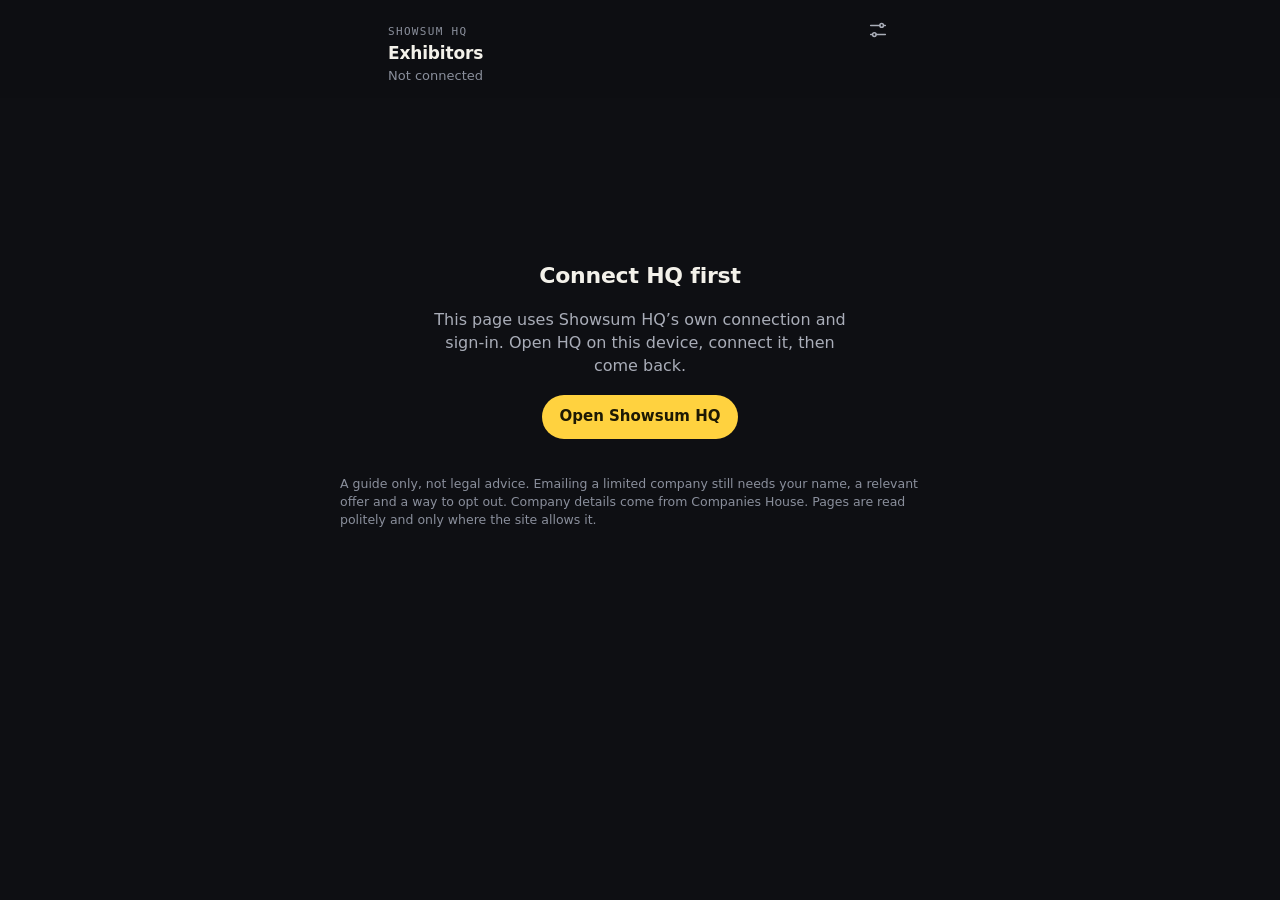
==== exhibitors/index.html @ bb9821a6 "Release 7: Exhibitors, Go, live autopilot" ====
<!doctype html>
<html lang="en-GB" data-theme="hq">
<head>
<meta charset="utf-8">
<meta name="viewport" content="width=device-width, initial-scale=1, viewport-fit=cover">
<meta http-equiv="Content-Security-Policy" content="default-src 'self'; script-src 'self' https://accounts.google.com/gsi/client; style-src 'self' 'unsafe-inline' https://fonts.googleapis.com https://accounts.google.com/gsi/style; font-src https://fonts.gstatic.com; img-src 'self' data: https://*.googleusercontent.com; connect-src 'self' https://script.google.com https://script.googleusercontent.com https://accounts.google.com/gsi/; frame-src https://accounts.google.com/gsi/; object-src 'none'; base-uri 'none'; form-action 'none'">
<meta name="referrer" content="no-referrer">
<title>Exhibitors · Showsum HQ</title>
<meta name="description" content="Showsum HQ">
<meta name="robots" content="noindex, nofollow">
<meta name="theme-color" content="#0e0f13">
<link rel="manifest" href="../manifest.webmanifest">
<link rel="icon" href="../icon.svg" type="image/svg+xml">
<link rel="apple-touch-icon" href="../apple-touch-icon.png">
<meta name="apple-mobile-web-app-capable" content="yes">
<meta name="mobile-web-app-capable" content="yes">
<meta name="apple-mobile-web-app-status-bar-style" content="black-translucent">
<meta name="apple-mobile-web-app-title" content="Showsum HQ">
<link rel="preconnect" href="https://fonts.googleapis.com">
<link rel="preconnect" href="https://fonts.gstatic.com" crossorigin>
<link rel="stylesheet" href="https://fonts.googleapis.com/css2?family=Archivo:wdth,wght@62..125,400..800&amp;family=JetBrains+Mono:wght@500;600&amp;display=swap">
<style>
:root {
  --sans: "Hanken Grotesk", system-ui, -apple-system, "Segoe UI", Roboto, sans-serif;
}
:root,
:root[data-theme="harbour"] {
  --bg: #0E1426; --raise: #161D36; --raise-2: #1F2847;
  --line: rgba(170, 177, 200, 0.1); --line-2: rgba(170, 177, 200, 0.19);
  --ink: #EFEBE1; --ink-2: #AAB1C8; --ink-3: #8E96B4;
  --sun: #F2C063; --sun-soft: rgba(242, 192, 99, 0.16); --on-sun: #1D1505;
  --st-ok: #6EE5B9; --st-check: #FCC35D; --st-consent: #D75072;
  --on-ok: #0E1426; --on-check: #0E1426; --on-consent: #0E1426;
  --scrim: rgba(0, 0, 0, .6); --thin: 300; --status: #0E1426;
  color-scheme: dark;
}
:root[data-theme="graphite"] {
  --bg: #121315; --raise: #1B1D20; --raise-2: #25282C;
  --line: rgba(167, 172, 180, 0.1); --line-2: rgba(167, 172, 180, 0.19);
  --ink: #ECEEF0; --ink-2: #A7ACB4; --ink-3: #8A9099;
  --sun: #6CAAFF; --sun-soft: rgba(108, 170, 255, 0.16); --on-sun: #06142B;
  --st-ok: #71E4B6; --st-check: #FCC35D; --st-consent: #D7506E;
  --on-ok: #121315; --on-check: #121315; --on-consent: #121315;
  --scrim: rgba(0, 0, 0, .6); --thin: 300; --status: #121315;
  color-scheme: dark;
}
:root[data-theme="forest"] {
  --bg: #0D1512; --raise: #15201B; --raise-2: #1E2C26;
  --line: rgba(163, 182, 171, 0.1); --line-2: rgba(163, 182, 171, 0.19);
  --ink: #E8EEE9; --ink-2: #A3B6AB; --ink-3: #81978B;
  --sun: #CDB06A; --sun-soft: rgba(205, 176, 106, 0.16); --on-sun: #1C1604;
  --st-ok: #78E4B0; --st-check: #FEC25E; --st-consent: #D7506E;
  --on-ok: #0D1512; --on-check: #0D1512; --on-consent: #0D1512;
  --scrim: rgba(0, 0, 0, .6); --thin: 300; --status: #0D1512;
  color-scheme: dark;
}
:root[data-theme="aubergine"] {
  --bg: #150F1C; --raise: #1F1729; --raise-2: #2A2037;
  --line: rgba(180, 166, 193, 0.1); --line-2: rgba(180, 166, 193, 0.19);
  --ink: #F0E9F4; --ink-2: #B4A6C1; --ink-3: #9C8FAE;
  --sun: #F29DBF; --sun-soft: rgba(242, 157, 191, 0.16); --on-sun: #2B0A18;
  --st-ok: #71E4B6; --st-check: #FCC35D; --st-consent: #D65076;
  --on-ok: #150F1C; --on-check: #150F1C; --on-consent: #150F1C;
  --scrim: rgba(0, 0, 0, .6); --thin: 300; --status: #150F1C;
  color-scheme: dark;
}
:root[data-theme="porcelain"] {
  --bg: #F5F4EF; --raise: #FFFFFF; --raise-2: #ECEAE2;
  --line: rgba(22, 33, 31, 0.1); --line-2: rgba(22, 33, 31, 0.2);
  --ink: #16211F; --ink-2: #475451; --ink-3: #586663;
  --sun: #0B6B6B; --sun-soft: rgba(11, 107, 107, 0.12); --on-sun: #FFFFFF;
  --st-ok: #25956F; --st-check: #B27B16; --st-consent: #A31B41;
  --on-ok: #14100A; --on-check: #14100A; --on-consent: #FFFFFF;
  --scrim: rgba(18, 22, 30, .42); --thin: 400; --status: #15181E;
  color-scheme: light;
}
:root[data-theme="stone"] {
  --bg: #F2EDE5; --raise: #FCF9F4; --raise-2: #E7E0D4;
  --line: rgba(38, 32, 26, 0.1); --line-2: rgba(38, 32, 26, 0.2);
  --ink: #26201A; --ink-2: #584E44; --ink-3: #66594D;
  --sun: #B04526; --sun-soft: rgba(176, 69, 38, 0.12); --on-sun: #FFFFFF;
  --st-ok: #2A9166; --st-check: #AB7707; --st-consent: #A31B41;
  --on-ok: #14100A; --on-check: #14100A; --on-consent: #FFFFFF;
  --scrim: rgba(18, 22, 30, .42); --thin: 400; --status: #15181E;
  color-scheme: light;
}
:root[data-theme="sage"] {
  --bg: #EEF1EA; --raise: #FAFBF8; --raise-2: #E0E6DA;
  --line: rgba(27, 36, 28, 0.1); --line-2: rgba(27, 36, 28, 0.2);
  --ink: #1B241C; --ink-2: #495749; --ink-3: #566656;
  --sun: #2D6A3C; --sun-soft: rgba(45, 106, 60, 0.12); --on-sun: #FFFFFF;
  --st-ok: #339466; --st-check: #AC790B; --st-consent: #A31B41;
  --on-ok: #14100A; --on-check: #14100A; --on-consent: #FFFFFF;
  --scrim: rgba(18, 22, 30, .42); --thin: 400; --status: #15181E;
  color-scheme: light;
}
:root[data-theme="sky"] {
  --bg: #EDF1F7; --raise: #FBFCFE; --raise-2: #DFE6F0;
  --line: rgba(20, 26, 42, 0.1); --line-2: rgba(20, 26, 42, 0.2);
  --ink: #141A2A; --ink-2: #445068; --ink-3: #54617C;
  --sun: #3D4DC0; --sun-soft: rgba(61, 77, 192, 0.12); --on-sun: #FFFFFF;
  --st-ok: #25956F; --st-check: #AF7911; --st-consent: #A31B45;
  --on-ok: #14100A; --on-check: #14100A; --on-consent: #FFFFFF;
  --scrim: rgba(18, 22, 30, .42); --thin: 400; --status: #15181E;
  color-scheme: light;
}
* { box-sizing: border-box; }
[hidden] { display: none !important; }
html { -webkit-text-size-adjust: 100%; }
body {
  margin: 0;
  background: var(--bg);
  color: var(--ink);
  font: 400 16px/1.45 var(--sans);
  -webkit-font-smoothing: antialiased;
  padding: 0 env(safe-area-inset-right) env(safe-area-inset-bottom) env(safe-area-inset-left);
  min-height: 100vh;
}
button, input, textarea { font: inherit; color: inherit; }
button { background: none; border: 0; padding: 0; cursor: pointer; -webkit-tap-highlight-color: transparent; }
a { color: inherit; }
:focus-visible { outline: 2px solid var(--sun); outline-offset: 2px; border-radius: 8px; }
.num { font-variant-numeric: tabular-nums; }
.wrap { max-width: 34rem; margin: 0 auto; padding: 0 20px 48px; position: relative; }

/* Header: stays put while the page scrolls */
.top { position: sticky; top: 0; z-index: 20; background: var(--bg); transition: box-shadow .2s; }
@supports (backdrop-filter: blur(1px)) and (background: color-mix(in srgb, red, blue)) {
  .top { background: color-mix(in srgb, var(--bg) 94%, transparent); -webkit-backdrop-filter: blur(14px); backdrop-filter: blur(14px); }
}
.top.scrolled { box-shadow: 0 1px 0 var(--line-2); }
.top::before { content: ""; display: block; height: env(safe-area-inset-top); background: var(--status); }
.top-in { max-width: 34rem; margin: 0 auto; padding: 0 20px 6px; }
header { display: grid; grid-template-columns: 1fr auto; align-items: start; padding: 18px 0 6px; }
.brand { display: flex; align-items: flex-start; gap: 2px; min-width: 0; }
.back { margin: -10px 0 0 -12px; flex: none; }
.mark { font-weight: 600; font-size: 17px; letter-spacing: -.01em; }
.where { display: flex; font-size: 13px; color: var(--ink-3); margin-top: 1px; white-space: nowrap; min-width: 0; }
.where .wl { overflow: hidden; text-overflow: ellipsis; min-width: 0; }
.where .wn { flex: none; }
.where .dot { margin: 0 6px; }
.where:empty { display: none; }
.tools { display: flex; gap: 4px; margin: -10px -8px 0 0; }
.icon-btn { width: 44px; height: 44px; border-radius: 50%; display: grid; place-items: center; color: var(--ink-2); flex: none; }
.icon-btn:active { background: var(--raise); }
.icon-btn svg { width: 22px; height: 22px; }

/* Notices */
.notice { display: flex; gap: 12px; align-items: center; margin: 10px 0 0; padding: 10px 12px 10px 14px; border-radius: 14px; background: var(--raise); border: 1px solid var(--line); font-size: 14px; color: var(--ink-2); }
.notice p { margin: 0; flex: 1; }
.notice .link-btn { color: var(--sun); font-weight: 600; white-space: nowrap; text-decoration: none; }
.notice .x { color: var(--ink-3); width: 32px; height: 32px; display: grid; place-items: center; border-radius: 50%; }
.notice .x svg { width: 16px; height: 16px; }

/* Hero */
.hero { padding: 8px 0 22px; }
/* The two bars at the top of each screen: "Can you email them?" and "Who runs their email?" */
.lgroup { margin-top: 20px; max-width: 30em; }
.lgroup-h { margin: 0 0 9px; font-size: 13.5px; font-weight: 500; color: var(--ink-2); letter-spacing: .01em; }
.lbar { display: flex; gap: 3px; height: 14px; border-radius: 7px; overflow: hidden; }
.lbar .seg { flex: 1 1 0; min-width: 4px; display: flex; align-items: center; }
.lbar.email { height: 22px; border-radius: 6px; }
.lbar.email .seg { padding-left: 5px; }
.lbar .seg .logo { width: 13px; height: 13px; }
.seg.corporate { background: var(--st-ok); }
.seg.check { background: var(--st-check); }
.seg.consent { background: var(--st-consent); }
.seg.google { background: var(--prov-g); }
.seg.microsoft { background: var(--prov-m); }
.seg.other { background: var(--prov-o); }
.seg.pending { background: repeating-linear-gradient(135deg, var(--line-2) 0 2px, transparent 2px 6px); box-shadow: inset 0 0 0 1px var(--line-2); }
.lgroup .leads { margin-top: 8px; }
.bars-empty { display: grid; gap: 12px; width: min(100%, 300px); margin: 8px auto 22px; }
.bars-empty .lbar .seg { flex-grow: 1; }
:root { --prov-g: var(--raise-2); --prov-m: var(--raise-2); --prov-o: var(--raise); }
@supports (background: color-mix(in srgb, red, blue)) {
  :root { --prov-g: color-mix(in srgb, var(--ink) 24%, var(--raise)); --prov-m: color-mix(in srgb, var(--ink) 15%, var(--raise)); --prov-o: color-mix(in srgb, var(--ink) 7%, var(--raise)); }
}
/* Google and Microsoft tiles */
.logo { width: 16px; height: 16px; display: inline-block; vertical-align: -3px; flex: none; }
.chip .logo { width: 15px; height: 15px; margin-right: 6px; vertical-align: -2px; }
.ex-sub .logo, .tag .logo { width: 13px; height: 13px; margin-right: 4px; vertical-align: -2px; }
.kv .v .logo { margin-right: 6px; }
/* Waiting on Apps Script: a spinner in the button or in the message at the bottom */
@keyframes spin { to { transform: rotate(360deg); } }
.spinner { display: inline-block; width: 14px; height: 14px; vertical-align: -2px; margin-right: 9px; flex: none; }
.btn.busy::after, .menu button.busy::after, .chip.busy::after { content: ''; display: inline-block; width: 13px; height: 13px; margin-left: 8px; vertical-align: -2px; }
/* The comet: a ring in the text colour whose tail fades away behind its head, turning steadily */
.spinner, .btn.busy::after, .menu button.busy::after, .chip.busy::after {
  border-radius: 50%; background: conic-gradient(from 90deg, transparent 10%, currentColor 95%);
  -webkit-mask: radial-gradient(farthest-side, transparent calc(100% - 2.2px), #000 calc(100% - 2px));
  mask: radial-gradient(farthest-side, transparent calc(100% - 2.2px), #000 calc(100% - 2px));
  animation: spin .8s linear infinite;
}
.menu button { position: relative; }
.menu button.busy::after { position: absolute; right: 4px; top: 50%; margin: -7px 0 0; }
.title-row { display: flex; align-items: flex-start; justify-content: space-between; gap: 12px; }
.title-row > :first-child { flex: 1; min-width: 0; }
.row-icons { display: flex; flex: none; margin: -9px -10px 0 0; }
.ico-btn { width: 44px; height: 44px; display: grid; place-items: center; color: var(--ink-2); transition: opacity .12s; }
.ico-btn.main { color: var(--sun); }
.ico-btn:active { opacity: .45; }
.ico-btn svg { width: 24px; height: 24px; }
.sat-name { margin: 0; font-size: 26px; line-height: 1.15; font-weight: 600; letter-spacing: -.015em; overflow-wrap: anywhere; }
.when { margin: 4px 0 0; font-size: 15px; color: var(--ink-2); }
.story { margin: 14px 0 0; font-size: 18px; font-weight: var(--thin); line-height: 1.55; letter-spacing: .005em; color: var(--ink); max-width: 30em; }
.facts { margin: 10px 0 0; font-size: 14px; color: var(--ink-2); }
.empty-title { margin: 0; font-size: 22px; font-weight: 600; letter-spacing: -.01em; }
.empty-body { margin: 8px 0 0; color: var(--ink-2); max-width: 28em; }
.actions { display: flex; flex-wrap: wrap; gap: 10px; margin-top: 18px; }
.btn { height: 44px; padding: 0 18px; border-radius: 22px; background: var(--raise-2); font-weight: 600; font-size: 15px; display: inline-flex; align-items: center; gap: 8px; text-decoration: none; }
.btn.primary { background: var(--sun); color: var(--on-sun); }
.btn:disabled { opacity: .5; cursor: default; }
.btn svg { width: 18px; height: 18px; flex: none; }
.link-btn { color: var(--ink-2); font-size: 14px; text-decoration: underline; text-underline-offset: 3px; text-decoration-color: var(--line-2); }
.bar { height: 6px; border-radius: 3px; background: var(--raise-2); overflow: hidden; }
.bar i { display: block; height: 100%; background: var(--sun); border-radius: 3px; transition: width .4s ease; }

/* Forms */
.field { width: 100%; min-width: 0; height: 44px; border-radius: 12px; border: 1px solid var(--line-2); background: var(--bg); padding: 0 12px; font-size: 16px; }
textarea.field { height: auto; min-height: 96px; padding: 10px 12px; resize: vertical; line-height: 1.4; }
.field::placeholder { color: var(--ink-3); }
.lbl { display: block; margin: 16px 0 6px; font-size: 14px; font-weight: 500; color: var(--ink-2); }
.hint { margin: 6px 0 0; font-size: 13px; color: var(--ink-3); }
/* Link | List on the add form */
.lbl-row { display: flex; align-items: center; justify-content: space-between; gap: 12px; margin: 16px 0 2px; }
.lbl-row .lbl { margin: 0; }
.mode { display: inline-flex; padding: 3px; border-radius: 20px; background: var(--raise-2); flex: none; }
.mode button { min-height: 34px; min-width: 64px; padding: 0 14px; border-radius: 17px; font-size: 14px; font-weight: 500; color: var(--ink-2); }
.mode button[aria-checked="true"] { background: var(--ink); color: var(--bg); }
.sheet .mode-note { color: var(--ink-2); }
.field-row { display: flex; gap: 8px; margin-top: 10px; }
.field-row .field { flex: 1; }
.two { display: grid; grid-template-columns: minmax(0, 1fr) minmax(0, 1fr); gap: 10px; }
.search-form { margin: 18px 0 0; }
.search-form .field-row { margin-top: 0; }

/* Chips */
.chips { display: flex; flex-wrap: wrap; gap: 8px; }
.chip { min-height: 36px; padding: 0 14px; border-radius: 18px; background: var(--raise-2); font-size: 14px; font-weight: 500; color: var(--ink-2); display: inline-flex; align-items: center; gap: 6px; text-decoration: none; }
.chip[aria-pressed="true"] { background: var(--ink); color: var(--bg); }
/* Status pills: same colours as the stand plan. Soft tint and ring when off, solid when selected. */
.chip.st { --stc: var(--st-ok); --onc: var(--on-ok); color: var(--ink); box-shadow: inset 0 0 0 1.5px var(--stc); }
.chip.st-check { --stc: var(--st-check); --onc: var(--on-check); }
.chip.st-consent { --stc: var(--st-consent); --onc: var(--on-consent); }
@supports (background: color-mix(in srgb, red, blue)) {
  .chip.st { background: color-mix(in srgb, var(--stc) 13%, var(--raise-2)); }
}
.chip.st[aria-pressed="true"] { background: var(--stc); color: var(--onc); box-shadow: none; }
.chip .n { font-size: 12.5px; opacity: .8; }
.filters { margin: 4px 0 0; }
.quiet-search { margin: 12px 0 0; }

/* Lists */
.day { margin: 26px 0 2px; font-size: 14px; font-weight: 500; color: var(--ink-3); }
.section-title { margin: 32px 0 2px; font-size: 18px; font-weight: 600; letter-spacing: -.01em; }
.section-note { margin: 2px 0 0; font-size: 13.5px; color: var(--ink-3); }
/* Find exhibitions: listings you browse yourself, the Google searches, and how a show gets from there into the app */
.finder { margin-top: 30px; }
.finder-head { display: flex; align-items: center; justify-content: space-between; gap: 8px; }
.finder-head .section-title { margin: 0; }
.finder-head .ico-btn { margin-right: -10px; }
.how { list-style: none; margin: 10px 0 0; padding: 14px 10px 12px; display: grid; grid-template-columns: repeat(3, minmax(0, 1fr)); gap: 6px; border-radius: 18px;
  background: linear-gradient(180deg, var(--raise), var(--bg)); border: 1px solid var(--line); counter-reset: how; }
.how li { position: relative; display: flex; flex-direction: column; align-items: center; text-align: center; gap: 7px; font-size: 12.5px; line-height: 1.3; color: var(--ink-2); }
.how li + li::before { content: ''; position: absolute; top: 17px; left: calc(-50% + 22px); width: calc(100% - 44px); border-top: 1px dashed var(--line-2); }
.how .hi { width: 36px; height: 36px; border-radius: 12px; display: grid; place-items: center; background: var(--sun-soft); color: var(--sun); }
.how .hi svg { width: 19px; height: 19px; }
.finder-sub { margin: 20px 2px 8px; font-size: 13px; font-weight: 600; color: var(--ink-2); display: flex; justify-content: space-between; }
.finder-sub span { font-weight: 400; color: var(--ink-3); }
.src-group { border-radius: 18px; background: var(--raise); border: 1px solid var(--line); overflow: hidden; }
.src { display: flex; align-items: center; }
.src + .src { border-top: 1px solid var(--line); }
.src-main { flex: 1; min-width: 0; display: grid; grid-template-columns: 38px minmax(0, 1fr) 18px; align-items: center; column-gap: 12px; padding: 10px 14px; min-height: 60px; color: inherit; text-decoration: none; transition: background .12s; }
.src-main:active { background: var(--raise-2); }
.src-main > svg { width: 18px; height: 18px; color: var(--ink-3); }
.tile { width: 38px; height: 38px; border-radius: 12px; display: grid; place-items: center; font-size: 12px; font-weight: 700; letter-spacing: -.02em; background: var(--raise-2); color: var(--ink); box-shadow: inset 0 0 0 1px var(--line); }
.tile.g { background: #fff; box-shadow: none; }
.tile.g .logo { width: 20px; height: 20px; }
.tile.mine { background: var(--sun-soft); color: var(--sun); box-shadow: none; }
.src-name { display: block; font-size: 15px; font-weight: 500; overflow: hidden; text-overflow: ellipsis; white-space: nowrap; }
.src-sub { display: block; font-size: 12.5px; color: var(--ink-3); margin-top: 1px; overflow: hidden; text-overflow: ellipsis; white-space: nowrap; }
.src-x { width: 44px; height: 44px; flex: none; display: grid; place-items: center; color: var(--ink-3); margin-right: 4px; }
.src-x svg { width: 18px; height: 18px; }
/* Show diary: researched shows for a sector, each with its date mark, its links and a plus to add it */
.dy-key { display: flex; flex-wrap: wrap; gap: 0 14px; margin: 10px 0 0; }
.dy-st { --stc: var(--ink-3); display: inline-flex; align-items: center; gap: 5px; min-height: 32px; min-width: 0; font-size: 13px; font-weight: 500; color: var(--stc); text-decoration: none; }
@supports (color: color-mix(in srgb, red, blue)) {
  .dy-st { color: color-mix(in srgb, var(--stc) 62%, var(--ink)); }   /* the words a shade deeper than the mark, so they read on light themes */
}
.dy-st svg { width: 15px; height: 15px; flex: none; color: var(--stc); }
.dy-st.organiser { --stc: var(--st-ok); }
.dy-st.listing { --stc: var(--st-check); }
a.dy-st:active { opacity: .45; }
.dy { padding: 14px 0 4px; border-bottom: 1px solid var(--line); }
.dy p { margin: 0; }
.dy-type { font-size: 12.5px; font-weight: 500; color: var(--ink-3); letter-spacing: .01em; }
.dy .dy-name { margin-top: 1px; font-weight: 600; line-height: 1.3; overflow-wrap: anywhere; }
.dy-name span { font-weight: 400; color: var(--ink-2); }
.dy .dy-when { margin-top: 3px; font-size: 14px; }
.dy-when b { color: var(--sun); font-weight: 600; }
.dy-venue { font-size: 14px; color: var(--ink-2); }
.dy .dy-who { margin-top: 6px; font-size: 13.5px; color: var(--ink-2); max-width: 32em; }
.dy .dy-note { margin-top: 6px; padding-left: 10px; border-left: 2px solid var(--line-2); font-size: 13px; color: var(--ink-3); }
.dy-foot { display: flex; align-items: center; justify-content: space-between; gap: 8px; margin-top: 2px; }
.dy-ico { display: flex; flex: none; margin-right: -10px; }
.ico-btn.ok { color: var(--st-ok); }
/* Attendance: one line on a diary show or an exhibition, and the popup with every figure */
.att-line { width: 100%; display: grid; grid-template-columns: 20px minmax(0, 1fr) 16px; align-items: center; column-gap: 8px; margin: 6px 0 0; padding: 7px 0; text-align: left; color: var(--ink-2); min-height: 40px; }
.att-line > svg:first-child { width: 20px; height: 20px; }
.att-line > svg:last-child { width: 16px; height: 16px; color: var(--ink-3); }
.att-line:active { opacity: .55; }
.att-t { display: flex; flex-wrap: wrap; align-items: center; gap: 2px 8px; font-size: 14px; min-width: 0; }
.att-n { color: var(--ink); font-weight: 500; }
.att-next { color: var(--ink-2); }
.att-m { --stc: var(--ink-3); display: inline-flex; align-items: center; gap: 4px; font-size: 12.5px; font-weight: 500; color: var(--stc); }
@supports (color: color-mix(in srgb, red, blue)) { .att-m { color: color-mix(in srgb, var(--stc) 62%, var(--ink)); } }
.att-m svg { width: 14px; height: 14px; flex: none; color: var(--stc); }
.att-m.counted { --stc: var(--st-ok); }
.att-m.claim { --stc: var(--st-check); }
.att-m.estimate { --stc: var(--sun); }
.hero .att-line { margin-top: 12px; }
.att-show { margin: 0 0 4px; color: var(--ink-2); font-size: 14px; }
.att-est { padding: 12px 14px; border-radius: 14px; background: var(--raise-2); }
.att-est b { font-size: 17px; }
.att-est p { margin: 6px 0 0; font-size: 13.5px; color: var(--ink-2); }
.att-list { list-style: none; margin: 0; padding: 0; }
.att-f { padding: 10px 0; border-top: 1px solid var(--line); }
.att-f:first-child { border-top: 0; padding-top: 2px; }
.att-fh { display: flex; flex-wrap: wrap; align-items: center; gap: 4px 10px; font-size: 14px; }
.att-words { color: var(--ink-3); font-size: 13px; }
.att-q { margin: 4px 0 0; font-size: 13.5px; color: var(--ink-2); }
.att-src { display: inline-flex; align-items: center; gap: 2px; margin-top: 4px; font-size: 13px; font-weight: 500; color: var(--sun); text-decoration: none; min-height: 32px; }
.att-src svg { width: 15px; height: 15px; }
.att-note { margin: 14px 0 0; font-size: 13.5px; color: var(--ink-2); }
.att-none { margin: 0; }
.att-key { display: grid; gap: 6px; margin: 16px 0 0; padding: 12px 0 0; border-top: 1px solid var(--line); font-size: 12.5px; color: var(--ink-3); }
.att-key div { display: grid; grid-template-columns: 112px minmax(0, 1fr); gap: 8px; align-items: start; }
/* The organiser: who sells the stands, read from the show's own site */
.org { margin: 12px 0 0; padding: 12px 14px; border-radius: 16px; background: var(--raise); border: 1px solid var(--line); }
.org p { margin: 0; }
.org-h { font-size: 13.5px; color: var(--ink-2); }
.org-h b { color: var(--ink); font-weight: 600; margin-left: 4px; }
.org-who { margin-top: 2px !important; font-size: 14px; }
.org-links { display: flex; flex-wrap: wrap; gap: 0 16px; margin-top: 4px; }
.org-l, .org-src { display: inline-flex; align-items: center; gap: 6px; min-height: 40px; font-size: 14px; text-decoration: none; min-width: 0; }
.org-l { color: var(--sun); font-weight: 500; }
.org-l span { overflow-wrap: anywhere; }
.org-l svg { width: 18px; height: 18px; flex: none; }
.org-src { color: var(--ink-3); font-size: 13px; }
.org-src svg { width: 15px; height: 15px; }
.look-org { display: flex; gap: 6px; align-items: flex-start; margin-top: 8px; padding-top: 8px; border-top: 1px solid var(--line); font-size: 12.5px; color: var(--ink-2); }
.look-org svg { width: 15px; height: 15px; flex: none; margin-top: 2px; }
/* reading a show's own website in Add exhibition */
.look { margin: 10px 0 0; padding: 10px 12px; border-radius: 12px; font-size: 13.5px; line-height: 1.4; color: var(--ink-2); background: var(--raise-2); }
.look.ok { color: var(--ink); background: color-mix(in srgb, var(--st-ok) 14%, transparent); box-shadow: inset 0 0 0 1px color-mix(in srgb, var(--st-ok) 40%, transparent); }
.look.ok b { color: var(--st-ok); }
.look.warn { color: var(--ink); background: color-mix(in srgb, var(--st-check) 14%, transparent); box-shadow: inset 0 0 0 1px color-mix(in srgb, var(--st-check) 40%, transparent); }
.look small { display: block; color: var(--ink-2); font-size: 12.5px; margin-top: 2px; }
.look .link-btn { margin-top: 6px; }
.from { font-size: 11.5px; font-weight: 600; color: var(--st-ok); margin-left: 6px; }
.from[hidden] { display: none; }
.venue { margin: 2px 0 0; font-size: 14px; color: var(--ink-2); }
.item, .ex { border-bottom: 1px solid var(--line); }
.item-main, .ex-main { width: 100%; display: grid; align-items: center; text-align: left; min-width: 0; }
.item-main { grid-template-columns: minmax(0, 1fr) 18px; column-gap: 12px; padding: 14px 0; min-height: 56px; }
.ex-main { grid-template-columns: 12px 1fr 18px; column-gap: 12px; padding: 12px 0; min-height: 60px; }
.item-main > svg, .ex-main > svg { width: 18px; height: 18px; color: var(--ink-3); }
.item-name, .ex-name { display: block; font-weight: 600; overflow: hidden; text-overflow: ellipsis; white-space: nowrap; }
.item-name.long { overflow: visible; text-overflow: clip; white-space: normal; overflow-wrap: anywhere; line-height: 1.3; }
.item-main > span { min-width: 0; }
.item-sub, .ex-sub { display: block; font-size: 13.5px; color: var(--ink-2); overflow: hidden; text-overflow: ellipsis; white-space: nowrap; }
.ex-sub.dim { color: var(--ink-3); }
.ex-t { min-width: 0; }
.dot { width: 12px; height: 12px; border-radius: 3px; }
.dot.corporate { background: var(--st-ok); }
.dot.check { background: var(--st-check); }
.dot.consent { background: var(--st-consent); }
.dot.pending { border: 1.5px solid var(--ink-3); }
.more-btn { display: block; width: 100%; padding: 14px 0; text-align: left; font-size: 14px; font-weight: 500; color: var(--ink-2); border-bottom: 1px solid var(--line); }
.empty-list { margin: 18px 0 0; color: var(--ink-2); }
.foot { margin-top: 36px; font-size: 12.5px; color: var(--ink-3); }

/* Sheets */
dialog.sheet {
  position: fixed; inset: auto 0 0 0; margin: 0 auto; width: 100%; max-width: 34rem; max-height: 90vh;
  border: 0; border-radius: 22px 22px 0 0; padding: 0; background: var(--raise); color: var(--ink);
  overflow: auto; overscroll-behavior: contain;
}
dialog.sheet[open] { animation: rise .28s cubic-bezier(.2, .8, .2, 1); }
/* Swipe right: the screen follows your finger and a back arrow appears at the left */
.swipe-back { position: fixed; left: 12px; top: 50%; width: 40px; height: 40px; margin-top: -20px; border-radius: 50%; background: var(--raise-2); color: var(--ink);
  display: grid; place-items: center; opacity: 0; pointer-events: none; z-index: 20; box-shadow: 0 4px 16px rgba(0, 0, 0, .25); }
.swipe-back svg { width: 22px; height: 22px; }
.swipe-back.ready { background: var(--ink); color: var(--bg); }
dialog.sheet::backdrop { background: var(--scrim, rgba(0, 0, 0, .55)); }
@keyframes rise { from { transform: translateY(40px); opacity: 0; } }
.sheet-in { padding: 10px 22px calc(28px + env(safe-area-inset-bottom)); }
.grabber { width: 36px; height: 4px; border-radius: 2px; background: var(--line-2); margin: 0 auto 10px; }
.sheet-head { display: flex; align-items: center; justify-content: space-between; gap: 8px; }
.sheet-head h2 { margin: 0; font-size: 20px; font-weight: 600; letter-spacing: -.01em; overflow-wrap: anywhere; }
.sheet h3 { margin: 26px 0 6px; font-size: 15px; font-weight: 600; }
.sheet p { margin: 6px 0; color: var(--ink-2); font-size: 15px; }
.sheet p.hint, .sheet .hint { margin: 6px 0 0; font-size: 13.5px; color: var(--ink-3); }
.sheet .small, .small { font-size: 13.5px; color: var(--ink-3); }
.sheet .chips { margin-top: 10px; }
.kv { padding: 10px 0; border-bottom: 1px solid var(--line); }
.kv:last-child { border-bottom: 0; }
.kv .k { display: block; font-size: 13px; color: var(--ink-3); }
.kv .v { display: block; font-size: 16px; color: var(--ink); overflow-wrap: anywhere; user-select: text; }
.kv .v a { text-underline-offset: 3px; text-decoration-color: var(--line-2); }
.kv .s { display: block; font-size: 13px; color: var(--ink-3); margin-top: 1px; }
.menu { margin: 14px 0 0; }
.menu button { display: block; width: 100%; text-align: left; padding: 15px 0; min-height: 52px; border-bottom: 1px solid var(--line); font-weight: 500; font-size: 16px; }
.menu button small { display: block; font-weight: 400; font-size: 13.5px; color: var(--ink-3); margin-top: 1px; }
.menu button:last-child { border-bottom: 0; }
.tag { display: inline-block; padding: 3px 10px; border-radius: 12px; background: var(--raise-2); font-size: 13px; font-weight: 500; color: var(--ink-2); margin: 10px 8px 0 0; }
.tag.corporate { background: var(--sun); color: var(--on-sun); }
/* How many exhibitions a business is in, copying the company number, and the Companies House picker */
.ex-main.has-badge { grid-template-columns: 12px 1fr auto 18px; }
.ex-badge { display: inline-flex; align-items: center; gap: 4px; height: 24px; padding: 0 9px 0 7px; border-radius: 12px; background: var(--raise-2); color: var(--ink-2); font-size: 13px; font-weight: 600; font-variant-numeric: tabular-nums; margin-right: 6px; }
.ex-badge svg { width: 14px; height: 14px; }
.leads .pct { color: var(--ink-3); font-size: .86em; margin-left: 2px; font-variant-numeric: tabular-nums; }
.v-copy { display: flex; align-items: center; gap: 2px; }
.copy-btn { width: 40px; height: 40px; margin: -8px 0 -8px 2px; display: grid; place-items: center; color: var(--ink-2); border-radius: 50%; flex: none; }
.copy-btn:active { background: var(--raise-2); }
.copy-btn svg { width: 19px; height: 19px; }
.copy-btn.done { color: var(--st-ok); }
.kv .s + .v { margin-top: 8px; }
.menu.picks button { padding: 12px 0; }
.menu.picks button.off { opacity: .75; }
.ex-note { font-size: 13.5px; color: var(--ink-3); margin: 4px 0 0; }
/* Notification setup steps */
.steps { list-style: none; counter-reset: st; margin: 14px 0 0; padding: 0; }
.steps li { counter-increment: st; position: relative; padding: 12px 0 14px 40px; border-bottom: 1px solid var(--line); font-size: 15px; color: var(--ink-2); }
.steps li:last-child { border-bottom: 0; }
.steps li::before { content: counter(st); position: absolute; left: 0; top: 12px; width: 26px; height: 26px; border-radius: 50%; background: var(--raise-2); color: var(--ink); display: grid; place-items: center; font-size: 13px; font-weight: 600; }
.steps li strong { display: block; color: var(--ink); font-weight: 600; margin-bottom: 2px; }
.steps .btn { margin-top: 8px; }
.code { display: block; margin-top: 8px; padding: 10px 12px; border-radius: 12px; background: var(--bg); color: var(--ink); font: 14px/1.4 ui-monospace, SFMono-Regular, Menlo, Consolas, monospace; overflow-wrap: anywhere; user-select: text; }
.code { display: inline-block; margin-top: 8px; padding: 6px 10px; border-radius: 8px; background: var(--bg); color: var(--ink); font-size: 14px; word-break: break-all; user-select: all; }
.status-box { margin-top: 12px; padding: 12px 14px; border-radius: 14px; background: var(--bg); font-size: 14px; color: var(--ink-2); }
.status-box p { margin: 2px 0; font-size: 14px; }

/* Find shows */
.find { margin: 4px 0 4px; padding: 14px; border-radius: 18px; background: var(--raise); border: 1px solid var(--line); animation: drop .18s ease-out; }
@keyframes drop { from { opacity: 0; transform: translateY(-6px); } }
.combo { position: relative; flex: 1; min-width: 0; }
.combo .field { padding-right: 46px; }
.combo-btn { position: absolute; right: 0; top: 0; width: 46px; height: 44px; display: grid; place-items: center; color: var(--ink-2); border-radius: 12px; }
.combo-btn svg { width: 20px; height: 20px; transition: transform .18s; }
.combo-btn[aria-expanded="true"] svg { transform: rotate(180deg); }
.find-list { margin-top: 10px; max-height: min(46vh, 380px); overflow-y: auto; overscroll-behavior: contain; border-radius: 12px; background: var(--bg); }
.opt { width: 100%; display: flex; align-items: center; justify-content: space-between; gap: 12px; min-height: 46px; padding: 0 14px; text-align: left; font-size: 15.5px; color: var(--ink); border-bottom: 1px solid var(--line); }
.opt:last-child { border-bottom: 0; }
.opt:active { background: var(--raise-2); }
.opt .n { flex: none; min-width: 1.5ch; text-align: right; font-size: 14px; color: var(--ink-3); font-variant-numeric: tabular-nums; }
.opt.has .n { color: var(--sun); font-weight: 600; }
.opt-note { margin: 0; padding: 14px; font-size: 14px; color: var(--ink-3); }
#searchBtn .i-close, #searchBtn[aria-expanded="true"] .i-open { display: none; }
#searchBtn[aria-expanded="true"] .i-close { display: block; }
#searchBtn[aria-expanded="true"] { color: var(--sun); }
.leads { list-style: none; margin: 14px 0 0; padding: 0; max-width: 30em; font-size: 17px; font-weight: var(--thin); line-height: 1.4; color: var(--ink); }
.leads li { padding: 6px 0; display: grid; grid-template-columns: 16px minmax(0, 1fr); column-gap: 10px; align-items: start; }
.leads .lk { width: 12px; height: 12px; border-radius: 3px; margin-top: 6px; justify-self: center; }
.leads .lk.google, .leads .lk.microsoft { width: 16px; height: 16px; margin-top: 4px; border-radius: 0; }
.leads .lk .logo { display: block; }
.leads .lk.other { background: var(--prov-o); box-shadow: inset 0 0 0 1px var(--line-2); }
/* The top line: a tick when all are checked; while leads wait, a spinner (or a still ring when paused), how many, and play or pause */
.leads li.head { grid-template-columns: 16px minmax(0, 1fr) auto; align-items: center; }
.leads .lk.mark { width: 18px; height: 18px; margin-top: 0; background: none; display: grid; place-items: center; }
.tick { width: 18px; height: 18px; display: block; }
.tick circle { fill: var(--raise-2); }
.tick path { fill: none; stroke: var(--ink); stroke-width: 2.2; stroke-linecap: round; stroke-linejoin: round; }
.lk.mark .spinner { margin: 0; width: 14px; height: 14px; color: var(--ink-2); }
.lk.mark .ring { width: 12px; height: 12px; border-radius: 50%; box-shadow: inset 0 0 0 2px var(--ink-3); }
.leads .head .sub { display: block; font-size: 13.5px; color: var(--ink-2); margin-top: 2px; }
.run-btn { width: 44px; height: 44px; border-radius: 50%; display: grid; place-items: center; color: var(--ink); background: var(--raise-2); margin-left: 8px; flex: none; }
.run-btn.go { background: var(--sun); color: var(--on-sun); }
.run-btn svg { width: 22px; height: 22px; fill: currentColor; }
.vh { position: absolute; width: 1px; height: 1px; overflow: hidden; clip: rect(0 0 0 0); white-space: nowrap; }
.leads .lk.corporate { background: var(--st-ok); }
.leads .lk.check { background: var(--st-check); }
.leads .lk.consent { background: var(--st-consent); }
.leads strong { font-weight: 600; }

/* How matches were made, speed and rechecks, in Settings */
.ev { display: grid; gap: 8px; margin-top: 10px; }
.ev-row { display: grid; grid-template-columns: 12px 1fr auto; gap: 10px; align-items: center; font-size: 14px; color: var(--ink-2); }
.ev-row b { font-weight: 600; color: var(--ink); font-variant-numeric: tabular-nums; }
.sp-row { margin-top: 10px; }
.why { margin: 10px 0 0; padding: 12px 14px; border-radius: 14px; background: var(--bg); color: var(--ink-2); font: 12.5px/1.55 ui-monospace, SFMono-Regular, Menlo, Consolas, monospace; white-space: pre-wrap; overflow-wrap: anywhere; user-select: text; }
.why-cmp { display: grid; gap: 4px; margin-top: 10px; font-size: 14px; color: var(--ink-2); }
.why-cmp b { color: var(--ink); font-weight: 600; }
.sp-row .use-row { margin-bottom: 4px; }
.rc-grid { display: grid; grid-template-columns: 1fr auto auto auto; gap: 6px 14px; align-items: center; margin-top: 10px; font-size: 14px; color: var(--ink-2); }
.rc-grid b { font-weight: 600; color: var(--ink); font-variant-numeric: tabular-nums; text-align: right; }
.rc-grid .arrow { color: var(--ink-3); }
.rc-grid .lab { display: flex; gap: 10px; align-items: center; }
.rc-grid .head { font-size: 12.5px; color: var(--ink-3); text-align: right; }
/* Colour theme and usage, both in Settings */
.use { margin-top: 12px; }
.use-row { display: flex; justify-content: space-between; gap: 12px; margin-bottom: 6px; font-size: 14px; color: var(--ink-2); }
.use-row b { font-weight: 600; color: var(--ink); font-variant-numeric: tabular-nums; }
.theme-grid { display: grid; grid-template-columns: repeat(4, 1fr); gap: 14px 4px; margin-top: 8px; }
.theme-opt { display: grid; justify-items: center; gap: 6px; padding: 4px 0; font-size: 12.5px; color: var(--ink-2); }
.theme-opt[aria-pressed="true"] { color: var(--ink); }
.sw { width: 42px; height: 42px; border-radius: 50%; border: 1px solid var(--line-2);
  background: radial-gradient(circle, var(--b) 0 6px, transparent 7px), radial-gradient(circle at 50% 35%, var(--c), var(--a)); }
.theme-opt[aria-pressed="true"] .sw { box-shadow: 0 0 0 2px var(--bg), 0 0 0 4px var(--sun); }

/* Toast. It is a popover, which the browser draws in its top layer, so it shows above an open sheet (a sheet is a modal dialog
   and covers any ordinary element, whatever its z-index). The resets below undo the browser's own popover box. */
.toast { position: fixed; inset: auto auto calc(24px + env(safe-area-inset-bottom)) 50%; margin: 0; border: 0; width: max-content; height: auto; overflow: visible; transform: translate(-50%, 20px); opacity: 0; pointer-events: none;
  background: var(--ink); color: var(--bg); padding: 10px 18px; border-radius: 22px; font-size: 14px; font-weight: 500; transition: opacity .2s, transform .2s; max-width: calc(100% - 40px); text-align: center; z-index: 30; }
.toast.show { opacity: 1; transform: translate(-50%, 0); }
.notify-result { margin: 12px 0 0; font-size: 14px; line-height: 1.45; color: var(--ink-2); }
.notify-result:empty { display: none; }
.notify-result.bad { color: var(--st-consent); font-weight: 500; }

@media (prefers-reduced-motion: reduce) {
  *, *::before, *::after { animation: none !important; transition: none !important; }
  /* a spinner is how you know something is happening: it keeps turning, slowly, when the phone asks for less motion */
  .spinner, .btn.busy::after, .menu button.busy::after, .chip.busy::after { animation: spin 1.6s linear infinite !important; }
}

/* ---------- Showsum HQ (release 7): HQ's colours and type, and the pipeline's side of each show ---------- */
:root[data-theme="hq"] {
  --sans: "Archivo", system-ui, -apple-system, "Segoe UI", Roboto, sans-serif;
  --bg: #0e0f13; --raise: #16181e; --raise-2: #22252d;
  --line: rgba(169, 173, 184, 0.12); --line-2: rgba(169, 173, 184, 0.22);
  --ink: #f3f1ea; --ink-2: #a9adb8; --ink-3: #8a8f9c;
  --sun: #ffd23f; --sun-soft: rgba(255, 210, 63, 0.14); --on-sun: #1d1904;
  --st-ok: #7ee0a1; --st-check: #fcc35d; --st-consent: #ff7a66;
  --on-ok: #0e0f13; --on-check: #0e0f13; --on-consent: #0e0f13;
  --scrim: rgba(0, 0, 0, .62); --thin: 400; --status: #0e0f13;
  color-scheme: dark;
}
.wrap { max-width: 40rem; }
.hq-mark { display: inline-flex; align-items: center; gap: 8px; text-decoration: none; color: var(--ink); }
.hq-dots { display: grid; grid-template-columns: repeat(2, 7px); gap: 3px; flex: none; }
.hq-dots span { width: 7px; height: 7px; border-radius: 50%; background: var(--sun); }
.hq-back { font-family: "JetBrains Mono", ui-monospace, monospace; font-size: 11px; letter-spacing: .12em; color: var(--ink-3); text-decoration: none; text-transform: uppercase; }
.hq-back:hover { color: var(--sun); }
.pipe { margin: 18px 0 4px; padding: 14px 16px; border-radius: 16px; background: var(--raise); border: 1px solid var(--line); }
.pipe-h { display: flex; align-items: baseline; justify-content: space-between; gap: 10px; }
.pipe-h h2 { margin: 0; font-size: 15px; font-weight: 600; }
.pipe-h .eyebrow { font-family: "JetBrains Mono", ui-monospace, monospace; font-size: 10.5px; letter-spacing: .14em; color: var(--ink-3); text-transform: uppercase; }
.pipe p { margin: 6px 0 0; color: var(--ink-2); font-size: 14px; }
.pipe .actions { margin-top: 12px; }
.pipe .bl { display: flex; flex-wrap: wrap; gap: 6px; margin-top: 10px; }
.pipe .bl a, .pipe .bl span { font-family: "JetBrains Mono", ui-monospace, monospace; font-size: 11px; letter-spacing: .06em; padding: 4px 8px; border-radius: 6px; background: var(--raise-2); color: var(--ink-2); text-decoration: none; }
.pchip { display: inline-block; margin-left: 6px; font-family: "JetBrains Mono", ui-monospace, monospace; font-size: 10px; letter-spacing: .06em; padding: 2px 6px; border-radius: 5px; background: var(--raise-2); color: var(--ink-2); vertical-align: 2px; }
.pchip.check { color: var(--st-check); }
.pchip.batch { color: var(--sun); }
.go-sum { margin: 10px 0 0; padding: 0; list-style: none; }
.go-sum li { padding: 6px 0; border-top: 1px solid var(--line); color: var(--ink-2); font-size: 14px; }
.go-sum li:first-child { border-top: 0; }
.go-sum b { color: var(--ink); font-weight: 600; }
.gate { max-width: 26rem; margin: 18vh auto 0; text-align: center; }
.gate p { color: var(--ink-2); }
#gsiSlot { display: flex; justify-content: center; margin-top: 18px; min-height: 44px; }
.checks-card .item-sub { color: var(--st-check); }
select.field { color: var(--ink); appearance: none; background-image: linear-gradient(45deg, transparent 50%, var(--ink-3) 50%), linear-gradient(135deg, var(--ink-3) 50%, transparent 50%); background-position: calc(100% - 18px) 19px, calc(100% - 13px) 19px; background-size: 5px 5px; background-repeat: no-repeat; padding-right: 36px; }
.check-row { display: flex; align-items: center; gap: 10px; margin: 14px 0 0; font-size: 15px; color: var(--ink); }
.check-row input { width: 20px; height: 20px; accent-color: var(--sun); }
.pipe b { color: var(--ink); font-weight: 600; }
.pipe .btn { text-decoration: none; }
.gate .actions { justify-content: center; }
</style>
</head>
<body>
<div class="swipe-back" id="swipeBack" aria-hidden="true"><svg viewBox="0 0 24 24" fill="none" stroke="currentColor" stroke-width="2" stroke-linecap="round" stroke-linejoin="round"><path d="M15 5l-7 7 7 7"/></svg></div>
<div class="top" id="top"><div class="top-in">
  <header>
    <div class="brand">
      <button class="icon-btn back" id="back" type="button" data-act="back" aria-label="Back" hidden>
        <svg viewBox="0 0 24 24" fill="none" stroke="currentColor" stroke-width="1.8" stroke-linecap="round" stroke-linejoin="round"><path d="M15 5l-7 7 7 7"/></svg>
      </button>
      <div>
        <a class="hq-back" href="../#/overview">Showsum HQ</a>
        <div class="mark">Exhibitors</div>
        <span class="where" id="where"></span>
      </div>
    </div>
    <div class="tools">
      <button class="icon-btn" id="searchBtn" type="button" aria-expanded="false" aria-controls="findPanel" aria-label="Find shows" hidden>
        <svg class="i-open" viewBox="0 0 24 24" fill="none" stroke="currentColor" stroke-width="1.7" stroke-linecap="round"><circle cx="10.5" cy="10.5" r="6"/><path d="M15 15l5 5"/></svg>
        <svg class="i-close" viewBox="0 0 24 24" fill="none" stroke="currentColor" stroke-width="1.8" stroke-linecap="round"><path d="M6 6l12 12M18 6 6 18"/></svg>
      </button>
      <button class="icon-btn" id="settingsBtn" type="button" aria-label="Settings">
        <svg viewBox="0 0 24 24" fill="none" stroke="currentColor" stroke-width="1.6" stroke-linecap="round"><path d="M4 7h10M18 7h2M4 17h2M10 17h10"/><circle cx="16" cy="7" r="2"/><circle cx="8" cy="17" r="2"/></svg>
      </button>
    </div>
  </header>
  <div class="find" id="findPanel" hidden>
    <form id="findForm" role="search" novalidate>
      <label class="lbl" for="findIn" style="margin-top:0">Find shows for a sector</label>
      <div class="field-row" style="margin-top:0">
        <div class="combo">
          <input class="field" id="findIn" placeholder="Type a sector" autocomplete="off" autocapitalize="sentences" enterkeyhint="go" maxlength="40" role="combobox" aria-expanded="false" aria-controls="findList">
          <button class="combo-btn" id="findArrow" type="button" aria-expanded="false" aria-controls="findList" aria-label="Show all sectors">
            <svg viewBox="0 0 24 24" fill="none" stroke="currentColor" stroke-width="1.8" stroke-linecap="round" stroke-linejoin="round"><path d="M6 9l6 6 6-6"/></svg>
          </button>
        </div>
        <button class="btn primary" type="submit">Find shows</button>
      </div>
    </form>
    <div class="find-list" id="findList" role="listbox" aria-label="Sectors" hidden></div>
  </div>
</div></div>
<div class="wrap">
  <div id="notices"></div>
  <main id="main" aria-live="polite"></main>
  <p class="foot" id="foot">A guide only, not legal advice. Emailing a limited company still needs your name, a relevant offer and a way to opt out. Company details come from Companies House. Pages are read politely and only where the site allows it.</p>
</div>

<dialog class="sheet" id="sheet" aria-labelledby="sheetTitle"><div class="sheet-in" id="sheetBody"></div></dialog>
<div class="toast" id="toast" role="status" popover="manual"></div>

<script src="../config.js?v=7"></script>
<script src="core.js?v=7"></script>
<script src="el.js?v=7"></script>
</body>
</html>
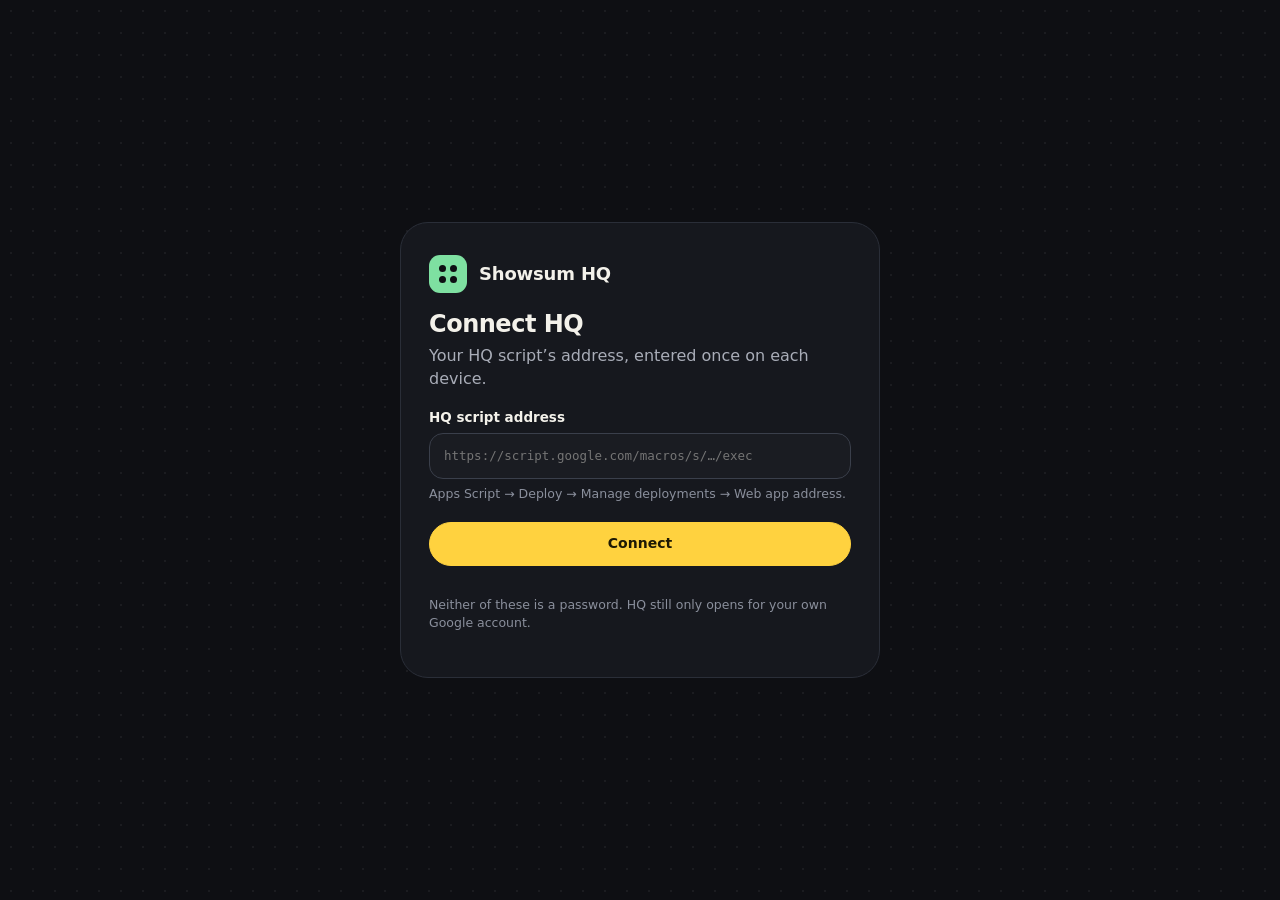
==== commit f93f1a94: "Release 8: Exhibitors inside HQ”" ====
--- a/exhibitors/index.html
+++ b/exhibitors/index.html
@@ -1,625 +1,18 @@
 <!doctype html>
-<html lang="en-GB" data-theme="hq">
+<html lang="en-GB">
 <head>
 <meta charset="utf-8">
 <meta name="viewport" content="width=device-width, initial-scale=1, viewport-fit=cover">
-<meta http-equiv="Content-Security-Policy" content="default-src 'self'; script-src 'self' https://accounts.google.com/gsi/client; style-src 'self' 'unsafe-inline' https://fonts.googleapis.com https://accounts.google.com/gsi/style; font-src https://fonts.gstatic.com; img-src 'self' data: https://*.googleusercontent.com; connect-src 'self' https://script.google.com https://script.googleusercontent.com https://accounts.google.com/gsi/; frame-src https://accounts.google.com/gsi/; object-src 'none'; base-uri 'none'; form-action 'none'">
+<meta http-equiv="Content-Security-Policy" content="default-src 'none'; script-src 'self'; style-src 'unsafe-inline'; base-uri 'none'; form-action 'none'">
 <meta name="referrer" content="no-referrer">
 <title>Exhibitors · Showsum HQ</title>
-<meta name="description" content="Showsum HQ">
 <meta name="robots" content="noindex, nofollow">
 <meta name="theme-color" content="#0e0f13">
 <link rel="manifest" href="../manifest.webmanifest">
-<link rel="icon" href="../icon.svg" type="image/svg+xml">
-<link rel="apple-touch-icon" href="../apple-touch-icon.png">
-<meta name="apple-mobile-web-app-capable" content="yes">
-<meta name="mobile-web-app-capable" content="yes">
-<meta name="apple-mobile-web-app-status-bar-style" content="black-translucent">
-<meta name="apple-mobile-web-app-title" content="Showsum HQ">
-<link rel="preconnect" href="https://fonts.googleapis.com">
-<link rel="preconnect" href="https://fonts.gstatic.com" crossorigin>
-<link rel="stylesheet" href="https://fonts.googleapis.com/css2?family=Archivo:wdth,wght@62..125,400..800&amp;family=JetBrains+Mono:wght@500;600&amp;display=swap">
-<style>
-:root {
-  --sans: "Hanken Grotesk", system-ui, -apple-system, "Segoe UI", Roboto, sans-serif;
-}
-:root,
-:root[data-theme="harbour"] {
-  --bg: #0E1426; --raise: #161D36; --raise-2: #1F2847;
-  --line: rgba(170, 177, 200, 0.1); --line-2: rgba(170, 177, 200, 0.19);
-  --ink: #EFEBE1; --ink-2: #AAB1C8; --ink-3: #8E96B4;
-  --sun: #F2C063; --sun-soft: rgba(242, 192, 99, 0.16); --on-sun: #1D1505;
-  --st-ok: #6EE5B9; --st-check: #FCC35D; --st-consent: #D75072;
-  --on-ok: #0E1426; --on-check: #0E1426; --on-consent: #0E1426;
-  --scrim: rgba(0, 0, 0, .6); --thin: 300; --status: #0E1426;
-  color-scheme: dark;
-}
-:root[data-theme="graphite"] {
-  --bg: #121315; --raise: #1B1D20; --raise-2: #25282C;
-  --line: rgba(167, 172, 180, 0.1); --line-2: rgba(167, 172, 180, 0.19);
-  --ink: #ECEEF0; --ink-2: #A7ACB4; --ink-3: #8A9099;
-  --sun: #6CAAFF; --sun-soft: rgba(108, 170, 255, 0.16); --on-sun: #06142B;
-  --st-ok: #71E4B6; --st-check: #FCC35D; --st-consent: #D7506E;
-  --on-ok: #121315; --on-check: #121315; --on-consent: #121315;
-  --scrim: rgba(0, 0, 0, .6); --thin: 300; --status: #121315;
-  color-scheme: dark;
-}
-:root[data-theme="forest"] {
-  --bg: #0D1512; --raise: #15201B; --raise-2: #1E2C26;
-  --line: rgba(163, 182, 171, 0.1); --line-2: rgba(163, 182, 171, 0.19);
-  --ink: #E8EEE9; --ink-2: #A3B6AB; --ink-3: #81978B;
-  --sun: #CDB06A; --sun-soft: rgba(205, 176, 106, 0.16); --on-sun: #1C1604;
-  --st-ok: #78E4B0; --st-check: #FEC25E; --st-consent: #D7506E;
-  --on-ok: #0D1512; --on-check: #0D1512; --on-consent: #0D1512;
-  --scrim: rgba(0, 0, 0, .6); --thin: 300; --status: #0D1512;
-  color-scheme: dark;
-}
-:root[data-theme="aubergine"] {
-  --bg: #150F1C; --raise: #1F1729; --raise-2: #2A2037;
-  --line: rgba(180, 166, 193, 0.1); --line-2: rgba(180, 166, 193, 0.19);
-  --ink: #F0E9F4; --ink-2: #B4A6C1; --ink-3: #9C8FAE;
-  --sun: #F29DBF; --sun-soft: rgba(242, 157, 191, 0.16); --on-sun: #2B0A18;
-  --st-ok: #71E4B6; --st-check: #FCC35D; --st-consent: #D65076;
-  --on-ok: #150F1C; --on-check: #150F1C; --on-consent: #150F1C;
-  --scrim: rgba(0, 0, 0, .6); --thin: 300; --status: #150F1C;
-  color-scheme: dark;
-}
-:root[data-theme="porcelain"] {
-  --bg: #F5F4EF; --raise: #FFFFFF; --raise-2: #ECEAE2;
-  --line: rgba(22, 33, 31, 0.1); --line-2: rgba(22, 33, 31, 0.2);
-  --ink: #16211F; --ink-2: #475451; --ink-3: #586663;
-  --sun: #0B6B6B; --sun-soft: rgba(11, 107, 107, 0.12); --on-sun: #FFFFFF;
-  --st-ok: #25956F; --st-check: #B27B16; --st-consent: #A31B41;
-  --on-ok: #14100A; --on-check: #14100A; --on-consent: #FFFFFF;
-  --scrim: rgba(18, 22, 30, .42); --thin: 400; --status: #15181E;
-  color-scheme: light;
-}
-:root[data-theme="stone"] {
-  --bg: #F2EDE5; --raise: #FCF9F4; --raise-2: #E7E0D4;
-  --line: rgba(38, 32, 26, 0.1); --line-2: rgba(38, 32, 26, 0.2);
-  --ink: #26201A; --ink-2: #584E44; --ink-3: #66594D;
-  --sun: #B04526; --sun-soft: rgba(176, 69, 38, 0.12); --on-sun: #FFFFFF;
-  --st-ok: #2A9166; --st-check: #AB7707; --st-consent: #A31B41;
-  --on-ok: #14100A; --on-check: #14100A; --on-consent: #FFFFFF;
-  --scrim: rgba(18, 22, 30, .42); --thin: 400; --status: #15181E;
-  color-scheme: light;
-}
-:root[data-theme="sage"] {
-  --bg: #EEF1EA; --raise: #FAFBF8; --raise-2: #E0E6DA;
-  --line: rgba(27, 36, 28, 0.1); --line-2: rgba(27, 36, 28, 0.2);
-  --ink: #1B241C; --ink-2: #495749; --ink-3: #566656;
-  --sun: #2D6A3C; --sun-soft: rgba(45, 106, 60, 0.12); --on-sun: #FFFFFF;
-  --st-ok: #339466; --st-check: #AC790B; --st-consent: #A31B41;
-  --on-ok: #14100A; --on-check: #14100A; --on-consent: #FFFFFF;
-  --scrim: rgba(18, 22, 30, .42); --thin: 400; --status: #15181E;
-  color-scheme: light;
-}
-:root[data-theme="sky"] {
-  --bg: #EDF1F7; --raise: #FBFCFE; --raise-2: #DFE6F0;
-  --line: rgba(20, 26, 42, 0.1); --line-2: rgba(20, 26, 42, 0.2);
-  --ink: #141A2A; --ink-2: #445068; --ink-3: #54617C;
-  --sun: #3D4DC0; --sun-soft: rgba(61, 77, 192, 0.12); --on-sun: #FFFFFF;
-  --st-ok: #25956F; --st-check: #AF7911; --st-consent: #A31B45;
-  --on-ok: #14100A; --on-check: #14100A; --on-consent: #FFFFFF;
-  --scrim: rgba(18, 22, 30, .42); --thin: 400; --status: #15181E;
-  color-scheme: light;
-}
-* { box-sizing: border-box; }
-[hidden] { display: none !important; }
-html { -webkit-text-size-adjust: 100%; }
-body {
-  margin: 0;
-  background: var(--bg);
-  color: var(--ink);
-  font: 400 16px/1.45 var(--sans);
-  -webkit-font-smoothing: antialiased;
-  padding: 0 env(safe-area-inset-right) env(safe-area-inset-bottom) env(safe-area-inset-left);
-  min-height: 100vh;
-}
-button, input, textarea { font: inherit; color: inherit; }
-button { background: none; border: 0; padding: 0; cursor: pointer; -webkit-tap-highlight-color: transparent; }
-a { color: inherit; }
-:focus-visible { outline: 2px solid var(--sun); outline-offset: 2px; border-radius: 8px; }
-.num { font-variant-numeric: tabular-nums; }
-.wrap { max-width: 34rem; margin: 0 auto; padding: 0 20px 48px; position: relative; }
-
-/* Header: stays put while the page scrolls */
-.top { position: sticky; top: 0; z-index: 20; background: var(--bg); transition: box-shadow .2s; }
-@supports (backdrop-filter: blur(1px)) and (background: color-mix(in srgb, red, blue)) {
-  .top { background: color-mix(in srgb, var(--bg) 94%, transparent); -webkit-backdrop-filter: blur(14px); backdrop-filter: blur(14px); }
-}
-.top.scrolled { box-shadow: 0 1px 0 var(--line-2); }
-.top::before { content: ""; display: block; height: env(safe-area-inset-top); background: var(--status); }
-.top-in { max-width: 34rem; margin: 0 auto; padding: 0 20px 6px; }
-header { display: grid; grid-template-columns: 1fr auto; align-items: start; padding: 18px 0 6px; }
-.brand { display: flex; align-items: flex-start; gap: 2px; min-width: 0; }
-.back { margin: -10px 0 0 -12px; flex: none; }
-.mark { font-weight: 600; font-size: 17px; letter-spacing: -.01em; }
-.where { display: flex; font-size: 13px; color: var(--ink-3); margin-top: 1px; white-space: nowrap; min-width: 0; }
-.where .wl { overflow: hidden; text-overflow: ellipsis; min-width: 0; }
-.where .wn { flex: none; }
-.where .dot { margin: 0 6px; }
-.where:empty { display: none; }
-.tools { display: flex; gap: 4px; margin: -10px -8px 0 0; }
-.icon-btn { width: 44px; height: 44px; border-radius: 50%; display: grid; place-items: center; color: var(--ink-2); flex: none; }
-.icon-btn:active { background: var(--raise); }
-.icon-btn svg { width: 22px; height: 22px; }
-
-/* Notices */
-.notice { display: flex; gap: 12px; align-items: center; margin: 10px 0 0; padding: 10px 12px 10px 14px; border-radius: 14px; background: var(--raise); border: 1px solid var(--line); font-size: 14px; color: var(--ink-2); }
-.notice p { margin: 0; flex: 1; }
-.notice .link-btn { color: var(--sun); font-weight: 600; white-space: nowrap; text-decoration: none; }
-.notice .x { color: var(--ink-3); width: 32px; height: 32px; display: grid; place-items: center; border-radius: 50%; }
-.notice .x svg { width: 16px; height: 16px; }
-
-/* Hero */
-.hero { padding: 8px 0 22px; }
-/* The two bars at the top of each screen: "Can you email them?" and "Who runs their email?" */
-.lgroup { margin-top: 20px; max-width: 30em; }
-.lgroup-h { margin: 0 0 9px; font-size: 13.5px; font-weight: 500; color: var(--ink-2); letter-spacing: .01em; }
-.lbar { display: flex; gap: 3px; height: 14px; border-radius: 7px; overflow: hidden; }
-.lbar .seg { flex: 1 1 0; min-width: 4px; display: flex; align-items: center; }
-.lbar.email { height: 22px; border-radius: 6px; }
-.lbar.email .seg { padding-left: 5px; }
-.lbar .seg .logo { width: 13px; height: 13px; }
-.seg.corporate { background: var(--st-ok); }
-.seg.check { background: var(--st-check); }
-.seg.consent { background: var(--st-consent); }
-.seg.google { background: var(--prov-g); }
-.seg.microsoft { background: var(--prov-m); }
-.seg.other { background: var(--prov-o); }
-.seg.pending { background: repeating-linear-gradient(135deg, var(--line-2) 0 2px, transparent 2px 6px); box-shadow: inset 0 0 0 1px var(--line-2); }
-.lgroup .leads { margin-top: 8px; }
-.bars-empty { display: grid; gap: 12px; width: min(100%, 300px); margin: 8px auto 22px; }
-.bars-empty .lbar .seg { flex-grow: 1; }
-:root { --prov-g: var(--raise-2); --prov-m: var(--raise-2); --prov-o: var(--raise); }
-@supports (background: color-mix(in srgb, red, blue)) {
-  :root { --prov-g: color-mix(in srgb, var(--ink) 24%, var(--raise)); --prov-m: color-mix(in srgb, var(--ink) 15%, var(--raise)); --prov-o: color-mix(in srgb, var(--ink) 7%, var(--raise)); }
-}
-/* Google and Microsoft tiles */
-.logo { width: 16px; height: 16px; display: inline-block; vertical-align: -3px; flex: none; }
-.chip .logo { width: 15px; height: 15px; margin-right: 6px; vertical-align: -2px; }
-.ex-sub .logo, .tag .logo { width: 13px; height: 13px; margin-right: 4px; vertical-align: -2px; }
-.kv .v .logo { margin-right: 6px; }
-/* Waiting on Apps Script: a spinner in the button or in the message at the bottom */
-@keyframes spin { to { transform: rotate(360deg); } }
-.spinner { display: inline-block; width: 14px; height: 14px; vertical-align: -2px; margin-right: 9px; flex: none; }
-.btn.busy::after, .menu button.busy::after, .chip.busy::after { content: ''; display: inline-block; width: 13px; height: 13px; margin-left: 8px; vertical-align: -2px; }
-/* The comet: a ring in the text colour whose tail fades away behind its head, turning steadily */
-.spinner, .btn.busy::after, .menu button.busy::after, .chip.busy::after {
-  border-radius: 50%; background: conic-gradient(from 90deg, transparent 10%, currentColor 95%);
-  -webkit-mask: radial-gradient(farthest-side, transparent calc(100% - 2.2px), #000 calc(100% - 2px));
-  mask: radial-gradient(farthest-side, transparent calc(100% - 2.2px), #000 calc(100% - 2px));
-  animation: spin .8s linear infinite;
-}
-.menu button { position: relative; }
-.menu button.busy::after { position: absolute; right: 4px; top: 50%; margin: -7px 0 0; }
-.title-row { display: flex; align-items: flex-start; justify-content: space-between; gap: 12px; }
-.title-row > :first-child { flex: 1; min-width: 0; }
-.row-icons { display: flex; flex: none; margin: -9px -10px 0 0; }
-.ico-btn { width: 44px; height: 44px; display: grid; place-items: center; color: var(--ink-2); transition: opacity .12s; }
-.ico-btn.main { color: var(--sun); }
-.ico-btn:active { opacity: .45; }
-.ico-btn svg { width: 24px; height: 24px; }
-.sat-name { margin: 0; font-size: 26px; line-height: 1.15; font-weight: 600; letter-spacing: -.015em; overflow-wrap: anywhere; }
-.when { margin: 4px 0 0; font-size: 15px; color: var(--ink-2); }
-.story { margin: 14px 0 0; font-size: 18px; font-weight: var(--thin); line-height: 1.55; letter-spacing: .005em; color: var(--ink); max-width: 30em; }
-.facts { margin: 10px 0 0; font-size: 14px; color: var(--ink-2); }
-.empty-title { margin: 0; font-size: 22px; font-weight: 600; letter-spacing: -.01em; }
-.empty-body { margin: 8px 0 0; color: var(--ink-2); max-width: 28em; }
-.actions { display: flex; flex-wrap: wrap; gap: 10px; margin-top: 18px; }
-.btn { height: 44px; padding: 0 18px; border-radius: 22px; background: var(--raise-2); font-weight: 600; font-size: 15px; display: inline-flex; align-items: center; gap: 8px; text-decoration: none; }
-.btn.primary { background: var(--sun); color: var(--on-sun); }
-.btn:disabled { opacity: .5; cursor: default; }
-.btn svg { width: 18px; height: 18px; flex: none; }
-.link-btn { color: var(--ink-2); font-size: 14px; text-decoration: underline; text-underline-offset: 3px; text-decoration-color: var(--line-2); }
-.bar { height: 6px; border-radius: 3px; background: var(--raise-2); overflow: hidden; }
-.bar i { display: block; height: 100%; background: var(--sun); border-radius: 3px; transition: width .4s ease; }
-
-/* Forms */
-.field { width: 100%; min-width: 0; height: 44px; border-radius: 12px; border: 1px solid var(--line-2); background: var(--bg); padding: 0 12px; font-size: 16px; }
-textarea.field { height: auto; min-height: 96px; padding: 10px 12px; resize: vertical; line-height: 1.4; }
-.field::placeholder { color: var(--ink-3); }
-.lbl { display: block; margin: 16px 0 6px; font-size: 14px; font-weight: 500; color: var(--ink-2); }
-.hint { margin: 6px 0 0; font-size: 13px; color: var(--ink-3); }
-/* Link | List on the add form */
-.lbl-row { display: flex; align-items: center; justify-content: space-between; gap: 12px; margin: 16px 0 2px; }
-.lbl-row .lbl { margin: 0; }
-.mode { display: inline-flex; padding: 3px; border-radius: 20px; background: var(--raise-2); flex: none; }
-.mode button { min-height: 34px; min-width: 64px; padding: 0 14px; border-radius: 17px; font-size: 14px; font-weight: 500; color: var(--ink-2); }
-.mode button[aria-checked="true"] { background: var(--ink); color: var(--bg); }
-.sheet .mode-note { color: var(--ink-2); }
-.field-row { display: flex; gap: 8px; margin-top: 10px; }
-.field-row .field { flex: 1; }
-.two { display: grid; grid-template-columns: minmax(0, 1fr) minmax(0, 1fr); gap: 10px; }
-.search-form { margin: 18px 0 0; }
-.search-form .field-row { margin-top: 0; }
-
-/* Chips */
-.chips { display: flex; flex-wrap: wrap; gap: 8px; }
-.chip { min-height: 36px; padding: 0 14px; border-radius: 18px; background: var(--raise-2); font-size: 14px; font-weight: 500; color: var(--ink-2); display: inline-flex; align-items: center; gap: 6px; text-decoration: none; }
-.chip[aria-pressed="true"] { background: var(--ink); color: var(--bg); }
-/* Status pills: same colours as the stand plan. Soft tint and ring when off, solid when selected. */
-.chip.st { --stc: var(--st-ok); --onc: var(--on-ok); color: var(--ink); box-shadow: inset 0 0 0 1.5px var(--stc); }
-.chip.st-check { --stc: var(--st-check); --onc: var(--on-check); }
-.chip.st-consent { --stc: var(--st-consent); --onc: var(--on-consent); }
-@supports (background: color-mix(in srgb, red, blue)) {
-  .chip.st { background: color-mix(in srgb, var(--stc) 13%, var(--raise-2)); }
-}
-.chip.st[aria-pressed="true"] { background: var(--stc); color: var(--onc); box-shadow: none; }
-.chip .n { font-size: 12.5px; opacity: .8; }
-.filters { margin: 4px 0 0; }
-.quiet-search { margin: 12px 0 0; }
-
-/* Lists */
-.day { margin: 26px 0 2px; font-size: 14px; font-weight: 500; color: var(--ink-3); }
-.section-title { margin: 32px 0 2px; font-size: 18px; font-weight: 600; letter-spacing: -.01em; }
-.section-note { margin: 2px 0 0; font-size: 13.5px; color: var(--ink-3); }
-/* Find exhibitions: listings you browse yourself, the Google searches, and how a show gets from there into the app */
-.finder { margin-top: 30px; }
-.finder-head { display: flex; align-items: center; justify-content: space-between; gap: 8px; }
-.finder-head .section-title { margin: 0; }
-.finder-head .ico-btn { margin-right: -10px; }
-.how { list-style: none; margin: 10px 0 0; padding: 14px 10px 12px; display: grid; grid-template-columns: repeat(3, minmax(0, 1fr)); gap: 6px; border-radius: 18px;
-  background: linear-gradient(180deg, var(--raise), var(--bg)); border: 1px solid var(--line); counter-reset: how; }
-.how li { position: relative; display: flex; flex-direction: column; align-items: center; text-align: center; gap: 7px; font-size: 12.5px; line-height: 1.3; color: var(--ink-2); }
-.how li + li::before { content: ''; position: absolute; top: 17px; left: calc(-50% + 22px); width: calc(100% - 44px); border-top: 1px dashed var(--line-2); }
-.how .hi { width: 36px; height: 36px; border-radius: 12px; display: grid; place-items: center; background: var(--sun-soft); color: var(--sun); }
-.how .hi svg { width: 19px; height: 19px; }
-.finder-sub { margin: 20px 2px 8px; font-size: 13px; font-weight: 600; color: var(--ink-2); display: flex; justify-content: space-between; }
-.finder-sub span { font-weight: 400; color: var(--ink-3); }
-.src-group { border-radius: 18px; background: var(--raise); border: 1px solid var(--line); overflow: hidden; }
-.src { display: flex; align-items: center; }
-.src + .src { border-top: 1px solid var(--line); }
-.src-main { flex: 1; min-width: 0; display: grid; grid-template-columns: 38px minmax(0, 1fr) 18px; align-items: center; column-gap: 12px; padding: 10px 14px; min-height: 60px; color: inherit; text-decoration: none; transition: background .12s; }
-.src-main:active { background: var(--raise-2); }
-.src-main > svg { width: 18px; height: 18px; color: var(--ink-3); }
-.tile { width: 38px; height: 38px; border-radius: 12px; display: grid; place-items: center; font-size: 12px; font-weight: 700; letter-spacing: -.02em; background: var(--raise-2); color: var(--ink); box-shadow: inset 0 0 0 1px var(--line); }
-.tile.g { background: #fff; box-shadow: none; }
-.tile.g .logo { width: 20px; height: 20px; }
-.tile.mine { background: var(--sun-soft); color: var(--sun); box-shadow: none; }
-.src-name { display: block; font-size: 15px; font-weight: 500; overflow: hidden; text-overflow: ellipsis; white-space: nowrap; }
-.src-sub { display: block; font-size: 12.5px; color: var(--ink-3); margin-top: 1px; overflow: hidden; text-overflow: ellipsis; white-space: nowrap; }
-.src-x { width: 44px; height: 44px; flex: none; display: grid; place-items: center; color: var(--ink-3); margin-right: 4px; }
-.src-x svg { width: 18px; height: 18px; }
-/* Show diary: researched shows for a sector, each with its date mark, its links and a plus to add it */
-.dy-key { display: flex; flex-wrap: wrap; gap: 0 14px; margin: 10px 0 0; }
-.dy-st { --stc: var(--ink-3); display: inline-flex; align-items: center; gap: 5px; min-height: 32px; min-width: 0; font-size: 13px; font-weight: 500; color: var(--stc); text-decoration: none; }
-@supports (color: color-mix(in srgb, red, blue)) {
-  .dy-st { color: color-mix(in srgb, var(--stc) 62%, var(--ink)); }   /* the words a shade deeper than the mark, so they read on light themes */
-}
-.dy-st svg { width: 15px; height: 15px; flex: none; color: var(--stc); }
-.dy-st.organiser { --stc: var(--st-ok); }
-.dy-st.listing { --stc: var(--st-check); }
-a.dy-st:active { opacity: .45; }
-.dy { padding: 14px 0 4px; border-bottom: 1px solid var(--line); }
-.dy p { margin: 0; }
-.dy-type { font-size: 12.5px; font-weight: 500; color: var(--ink-3); letter-spacing: .01em; }
-.dy .dy-name { margin-top: 1px; font-weight: 600; line-height: 1.3; overflow-wrap: anywhere; }
-.dy-name span { font-weight: 400; color: var(--ink-2); }
-.dy .dy-when { margin-top: 3px; font-size: 14px; }
-.dy-when b { color: var(--sun); font-weight: 600; }
-.dy-venue { font-size: 14px; color: var(--ink-2); }
-.dy .dy-who { margin-top: 6px; font-size: 13.5px; color: var(--ink-2); max-width: 32em; }
-.dy .dy-note { margin-top: 6px; padding-left: 10px; border-left: 2px solid var(--line-2); font-size: 13px; color: var(--ink-3); }
-.dy-foot { display: flex; align-items: center; justify-content: space-between; gap: 8px; margin-top: 2px; }
-.dy-ico { display: flex; flex: none; margin-right: -10px; }
-.ico-btn.ok { color: var(--st-ok); }
-/* Attendance: one line on a diary show or an exhibition, and the popup with every figure */
-.att-line { width: 100%; display: grid; grid-template-columns: 20px minmax(0, 1fr) 16px; align-items: center; column-gap: 8px; margin: 6px 0 0; padding: 7px 0; text-align: left; color: var(--ink-2); min-height: 40px; }
-.att-line > svg:first-child { width: 20px; height: 20px; }
-.att-line > svg:last-child { width: 16px; height: 16px; color: var(--ink-3); }
-.att-line:active { opacity: .55; }
-.att-t { display: flex; flex-wrap: wrap; align-items: center; gap: 2px 8px; font-size: 14px; min-width: 0; }
-.att-n { color: var(--ink); font-weight: 500; }
-.att-next { color: var(--ink-2); }
-.att-m { --stc: var(--ink-3); display: inline-flex; align-items: center; gap: 4px; font-size: 12.5px; font-weight: 500; color: var(--stc); }
-@supports (color: color-mix(in srgb, red, blue)) { .att-m { color: color-mix(in srgb, var(--stc) 62%, var(--ink)); } }
-.att-m svg { width: 14px; height: 14px; flex: none; color: var(--stc); }
-.att-m.counted { --stc: var(--st-ok); }
-.att-m.claim { --stc: var(--st-check); }
-.att-m.estimate { --stc: var(--sun); }
-.hero .att-line { margin-top: 12px; }
-.att-show { margin: 0 0 4px; color: var(--ink-2); font-size: 14px; }
-.att-est { padding: 12px 14px; border-radius: 14px; background: var(--raise-2); }
-.att-est b { font-size: 17px; }
-.att-est p { margin: 6px 0 0; font-size: 13.5px; color: var(--ink-2); }
-.att-list { list-style: none; margin: 0; padding: 0; }
-.att-f { padding: 10px 0; border-top: 1px solid var(--line); }
-.att-f:first-child { border-top: 0; padding-top: 2px; }
-.att-fh { display: flex; flex-wrap: wrap; align-items: center; gap: 4px 10px; font-size: 14px; }
-.att-words { color: var(--ink-3); font-size: 13px; }
-.att-q { margin: 4px 0 0; font-size: 13.5px; color: var(--ink-2); }
-.att-src { display: inline-flex; align-items: center; gap: 2px; margin-top: 4px; font-size: 13px; font-weight: 500; color: var(--sun); text-decoration: none; min-height: 32px; }
-.att-src svg { width: 15px; height: 15px; }
-.att-note { margin: 14px 0 0; font-size: 13.5px; color: var(--ink-2); }
-.att-none { margin: 0; }
-.att-key { display: grid; gap: 6px; margin: 16px 0 0; padding: 12px 0 0; border-top: 1px solid var(--line); font-size: 12.5px; color: var(--ink-3); }
-.att-key div { display: grid; grid-template-columns: 112px minmax(0, 1fr); gap: 8px; align-items: start; }
-/* The organiser: who sells the stands, read from the show's own site */
-.org { margin: 12px 0 0; padding: 12px 14px; border-radius: 16px; background: var(--raise); border: 1px solid var(--line); }
-.org p { margin: 0; }
-.org-h { font-size: 13.5px; color: var(--ink-2); }
-.org-h b { color: var(--ink); font-weight: 600; margin-left: 4px; }
-.org-who { margin-top: 2px !important; font-size: 14px; }
-.org-links { display: flex; flex-wrap: wrap; gap: 0 16px; margin-top: 4px; }
-.org-l, .org-src { display: inline-flex; align-items: center; gap: 6px; min-height: 40px; font-size: 14px; text-decoration: none; min-width: 0; }
-.org-l { color: var(--sun); font-weight: 500; }
-.org-l span { overflow-wrap: anywhere; }
-.org-l svg { width: 18px; height: 18px; flex: none; }
-.org-src { color: var(--ink-3); font-size: 13px; }
-.org-src svg { width: 15px; height: 15px; }
-.look-org { display: flex; gap: 6px; align-items: flex-start; margin-top: 8px; padding-top: 8px; border-top: 1px solid var(--line); font-size: 12.5px; color: var(--ink-2); }
-.look-org svg { width: 15px; height: 15px; flex: none; margin-top: 2px; }
-/* reading a show's own website in Add exhibition */
-.look { margin: 10px 0 0; padding: 10px 12px; border-radius: 12px; font-size: 13.5px; line-height: 1.4; color: var(--ink-2); background: var(--raise-2); }
-.look.ok { color: var(--ink); background: color-mix(in srgb, var(--st-ok) 14%, transparent); box-shadow: inset 0 0 0 1px color-mix(in srgb, var(--st-ok) 40%, transparent); }
-.look.ok b { color: var(--st-ok); }
-.look.warn { color: var(--ink); background: color-mix(in srgb, var(--st-check) 14%, transparent); box-shadow: inset 0 0 0 1px color-mix(in srgb, var(--st-check) 40%, transparent); }
-.look small { display: block; color: var(--ink-2); font-size: 12.5px; margin-top: 2px; }
-.look .link-btn { margin-top: 6px; }
-.from { font-size: 11.5px; font-weight: 600; color: var(--st-ok); margin-left: 6px; }
-.from[hidden] { display: none; }
-.venue { margin: 2px 0 0; font-size: 14px; color: var(--ink-2); }
-.item, .ex { border-bottom: 1px solid var(--line); }
-.item-main, .ex-main { width: 100%; display: grid; align-items: center; text-align: left; min-width: 0; }
-.item-main { grid-template-columns: minmax(0, 1fr) 18px; column-gap: 12px; padding: 14px 0; min-height: 56px; }
-.ex-main { grid-template-columns: 12px 1fr 18px; column-gap: 12px; padding: 12px 0; min-height: 60px; }
-.item-main > svg, .ex-main > svg { width: 18px; height: 18px; color: var(--ink-3); }
-.item-name, .ex-name { display: block; font-weight: 600; overflow: hidden; text-overflow: ellipsis; white-space: nowrap; }
-.item-name.long { overflow: visible; text-overflow: clip; white-space: normal; overflow-wrap: anywhere; line-height: 1.3; }
-.item-main > span { min-width: 0; }
-.item-sub, .ex-sub { display: block; font-size: 13.5px; color: var(--ink-2); overflow: hidden; text-overflow: ellipsis; white-space: nowrap; }
-.ex-sub.dim { color: var(--ink-3); }
-.ex-t { min-width: 0; }
-.dot { width: 12px; height: 12px; border-radius: 3px; }
-.dot.corporate { background: var(--st-ok); }
-.dot.check { background: var(--st-check); }
-.dot.consent { background: var(--st-consent); }
-.dot.pending { border: 1.5px solid var(--ink-3); }
-.more-btn { display: block; width: 100%; padding: 14px 0; text-align: left; font-size: 14px; font-weight: 500; color: var(--ink-2); border-bottom: 1px solid var(--line); }
-.empty-list { margin: 18px 0 0; color: var(--ink-2); }
-.foot { margin-top: 36px; font-size: 12.5px; color: var(--ink-3); }
-
-/* Sheets */
-dialog.sheet {
-  position: fixed; inset: auto 0 0 0; margin: 0 auto; width: 100%; max-width: 34rem; max-height: 90vh;
-  border: 0; border-radius: 22px 22px 0 0; padding: 0; background: var(--raise); color: var(--ink);
-  overflow: auto; overscroll-behavior: contain;
-}
-dialog.sheet[open] { animation: rise .28s cubic-bezier(.2, .8, .2, 1); }
-/* Swipe right: the screen follows your finger and a back arrow appears at the left */
-.swipe-back { position: fixed; left: 12px; top: 50%; width: 40px; height: 40px; margin-top: -20px; border-radius: 50%; background: var(--raise-2); color: var(--ink);
-  display: grid; place-items: center; opacity: 0; pointer-events: none; z-index: 20; box-shadow: 0 4px 16px rgba(0, 0, 0, .25); }
-.swipe-back svg { width: 22px; height: 22px; }
-.swipe-back.ready { background: var(--ink); color: var(--bg); }
-dialog.sheet::backdrop { background: var(--scrim, rgba(0, 0, 0, .55)); }
-@keyframes rise { from { transform: translateY(40px); opacity: 0; } }
-.sheet-in { padding: 10px 22px calc(28px + env(safe-area-inset-bottom)); }
-.grabber { width: 36px; height: 4px; border-radius: 2px; background: var(--line-2); margin: 0 auto 10px; }
-.sheet-head { display: flex; align-items: center; justify-content: space-between; gap: 8px; }
-.sheet-head h2 { margin: 0; font-size: 20px; font-weight: 600; letter-spacing: -.01em; overflow-wrap: anywhere; }
-.sheet h3 { margin: 26px 0 6px; font-size: 15px; font-weight: 600; }
-.sheet p { margin: 6px 0; color: var(--ink-2); font-size: 15px; }
-.sheet p.hint, .sheet .hint { margin: 6px 0 0; font-size: 13.5px; color: var(--ink-3); }
-.sheet .small, .small { font-size: 13.5px; color: var(--ink-3); }
-.sheet .chips { margin-top: 10px; }
-.kv { padding: 10px 0; border-bottom: 1px solid var(--line); }
-.kv:last-child { border-bottom: 0; }
-.kv .k { display: block; font-size: 13px; color: var(--ink-3); }
-.kv .v { display: block; font-size: 16px; color: var(--ink); overflow-wrap: anywhere; user-select: text; }
-.kv .v a { text-underline-offset: 3px; text-decoration-color: var(--line-2); }
-.kv .s { display: block; font-size: 13px; color: var(--ink-3); margin-top: 1px; }
-.menu { margin: 14px 0 0; }
-.menu button { display: block; width: 100%; text-align: left; padding: 15px 0; min-height: 52px; border-bottom: 1px solid var(--line); font-weight: 500; font-size: 16px; }
-.menu button small { display: block; font-weight: 400; font-size: 13.5px; color: var(--ink-3); margin-top: 1px; }
-.menu button:last-child { border-bottom: 0; }
-.tag { display: inline-block; padding: 3px 10px; border-radius: 12px; background: var(--raise-2); font-size: 13px; font-weight: 500; color: var(--ink-2); margin: 10px 8px 0 0; }
-.tag.corporate { background: var(--sun); color: var(--on-sun); }
-/* How many exhibitions a business is in, copying the company number, and the Companies House picker */
-.ex-main.has-badge { grid-template-columns: 12px 1fr auto 18px; }
-.ex-badge { display: inline-flex; align-items: center; gap: 4px; height: 24px; padding: 0 9px 0 7px; border-radius: 12px; background: var(--raise-2); color: var(--ink-2); font-size: 13px; font-weight: 600; font-variant-numeric: tabular-nums; margin-right: 6px; }
-.ex-badge svg { width: 14px; height: 14px; }
-.leads .pct { color: var(--ink-3); font-size: .86em; margin-left: 2px; font-variant-numeric: tabular-nums; }
-.v-copy { display: flex; align-items: center; gap: 2px; }
-.copy-btn { width: 40px; height: 40px; margin: -8px 0 -8px 2px; display: grid; place-items: center; color: var(--ink-2); border-radius: 50%; flex: none; }
-.copy-btn:active { background: var(--raise-2); }
-.copy-btn svg { width: 19px; height: 19px; }
-.copy-btn.done { color: var(--st-ok); }
-.kv .s + .v { margin-top: 8px; }
-.menu.picks button { padding: 12px 0; }
-.menu.picks button.off { opacity: .75; }
-.ex-note { font-size: 13.5px; color: var(--ink-3); margin: 4px 0 0; }
-/* Notification setup steps */
-.steps { list-style: none; counter-reset: st; margin: 14px 0 0; padding: 0; }
-.steps li { counter-increment: st; position: relative; padding: 12px 0 14px 40px; border-bottom: 1px solid var(--line); font-size: 15px; color: var(--ink-2); }
-.steps li:last-child { border-bottom: 0; }
-.steps li::before { content: counter(st); position: absolute; left: 0; top: 12px; width: 26px; height: 26px; border-radius: 50%; background: var(--raise-2); color: var(--ink); display: grid; place-items: center; font-size: 13px; font-weight: 600; }
-.steps li strong { display: block; color: var(--ink); font-weight: 600; margin-bottom: 2px; }
-.steps .btn { margin-top: 8px; }
-.code { display: block; margin-top: 8px; padding: 10px 12px; border-radius: 12px; background: var(--bg); color: var(--ink); font: 14px/1.4 ui-monospace, SFMono-Regular, Menlo, Consolas, monospace; overflow-wrap: anywhere; user-select: text; }
-.code { display: inline-block; margin-top: 8px; padding: 6px 10px; border-radius: 8px; background: var(--bg); color: var(--ink); font-size: 14px; word-break: break-all; user-select: all; }
-.status-box { margin-top: 12px; padding: 12px 14px; border-radius: 14px; background: var(--bg); font-size: 14px; color: var(--ink-2); }
-.status-box p { margin: 2px 0; font-size: 14px; }
-
-/* Find shows */
-.find { margin: 4px 0 4px; padding: 14px; border-radius: 18px; background: var(--raise); border: 1px solid var(--line); animation: drop .18s ease-out; }
-@keyframes drop { from { opacity: 0; transform: translateY(-6px); } }
-.combo { position: relative; flex: 1; min-width: 0; }
-.combo .field { padding-right: 46px; }
-.combo-btn { position: absolute; right: 0; top: 0; width: 46px; height: 44px; display: grid; place-items: center; color: var(--ink-2); border-radius: 12px; }
-.combo-btn svg { width: 20px; height: 20px; transition: transform .18s; }
-.combo-btn[aria-expanded="true"] svg { transform: rotate(180deg); }
-.find-list { margin-top: 10px; max-height: min(46vh, 380px); overflow-y: auto; overscroll-behavior: contain; border-radius: 12px; background: var(--bg); }
-.opt { width: 100%; display: flex; align-items: center; justify-content: space-between; gap: 12px; min-height: 46px; padding: 0 14px; text-align: left; font-size: 15.5px; color: var(--ink); border-bottom: 1px solid var(--line); }
-.opt:last-child { border-bottom: 0; }
-.opt:active { background: var(--raise-2); }
-.opt .n { flex: none; min-width: 1.5ch; text-align: right; font-size: 14px; color: var(--ink-3); font-variant-numeric: tabular-nums; }
-.opt.has .n { color: var(--sun); font-weight: 600; }
-.opt-note { margin: 0; padding: 14px; font-size: 14px; color: var(--ink-3); }
-#searchBtn .i-close, #searchBtn[aria-expanded="true"] .i-open { display: none; }
-#searchBtn[aria-expanded="true"] .i-close { display: block; }
-#searchBtn[aria-expanded="true"] { color: var(--sun); }
-.leads { list-style: none; margin: 14px 0 0; padding: 0; max-width: 30em; font-size: 17px; font-weight: var(--thin); line-height: 1.4; color: var(--ink); }
-.leads li { padding: 6px 0; display: grid; grid-template-columns: 16px minmax(0, 1fr); column-gap: 10px; align-items: start; }
-.leads .lk { width: 12px; height: 12px; border-radius: 3px; margin-top: 6px; justify-self: center; }
-.leads .lk.google, .leads .lk.microsoft { width: 16px; height: 16px; margin-top: 4px; border-radius: 0; }
-.leads .lk .logo { display: block; }
-.leads .lk.other { background: var(--prov-o); box-shadow: inset 0 0 0 1px var(--line-2); }
-/* The top line: a tick when all are checked; while leads wait, a spinner (or a still ring when paused), how many, and play or pause */
-.leads li.head { grid-template-columns: 16px minmax(0, 1fr) auto; align-items: center; }
-.leads .lk.mark { width: 18px; height: 18px; margin-top: 0; background: none; display: grid; place-items: center; }
-.tick { width: 18px; height: 18px; display: block; }
-.tick circle { fill: var(--raise-2); }
-.tick path { fill: none; stroke: var(--ink); stroke-width: 2.2; stroke-linecap: round; stroke-linejoin: round; }
-.lk.mark .spinner { margin: 0; width: 14px; height: 14px; color: var(--ink-2); }
-.lk.mark .ring { width: 12px; height: 12px; border-radius: 50%; box-shadow: inset 0 0 0 2px var(--ink-3); }
-.leads .head .sub { display: block; font-size: 13.5px; color: var(--ink-2); margin-top: 2px; }
-.run-btn { width: 44px; height: 44px; border-radius: 50%; display: grid; place-items: center; color: var(--ink); background: var(--raise-2); margin-left: 8px; flex: none; }
-.run-btn.go { background: var(--sun); color: var(--on-sun); }
-.run-btn svg { width: 22px; height: 22px; fill: currentColor; }
-.vh { position: absolute; width: 1px; height: 1px; overflow: hidden; clip: rect(0 0 0 0); white-space: nowrap; }
-.leads .lk.corporate { background: var(--st-ok); }
-.leads .lk.check { background: var(--st-check); }
-.leads .lk.consent { background: var(--st-consent); }
-.leads strong { font-weight: 600; }
-
-/* How matches were made, speed and rechecks, in Settings */
-.ev { display: grid; gap: 8px; margin-top: 10px; }
-.ev-row { display: grid; grid-template-columns: 12px 1fr auto; gap: 10px; align-items: center; font-size: 14px; color: var(--ink-2); }
-.ev-row b { font-weight: 600; color: var(--ink); font-variant-numeric: tabular-nums; }
-.sp-row { margin-top: 10px; }
-.why { margin: 10px 0 0; padding: 12px 14px; border-radius: 14px; background: var(--bg); color: var(--ink-2); font: 12.5px/1.55 ui-monospace, SFMono-Regular, Menlo, Consolas, monospace; white-space: pre-wrap; overflow-wrap: anywhere; user-select: text; }
-.why-cmp { display: grid; gap: 4px; margin-top: 10px; font-size: 14px; color: var(--ink-2); }
-.why-cmp b { color: var(--ink); font-weight: 600; }
-.sp-row .use-row { margin-bottom: 4px; }
-.rc-grid { display: grid; grid-template-columns: 1fr auto auto auto; gap: 6px 14px; align-items: center; margin-top: 10px; font-size: 14px; color: var(--ink-2); }
-.rc-grid b { font-weight: 600; color: var(--ink); font-variant-numeric: tabular-nums; text-align: right; }
-.rc-grid .arrow { color: var(--ink-3); }
-.rc-grid .lab { display: flex; gap: 10px; align-items: center; }
-.rc-grid .head { font-size: 12.5px; color: var(--ink-3); text-align: right; }
-/* Colour theme and usage, both in Settings */
-.use { margin-top: 12px; }
-.use-row { display: flex; justify-content: space-between; gap: 12px; margin-bottom: 6px; font-size: 14px; color: var(--ink-2); }
-.use-row b { font-weight: 600; color: var(--ink); font-variant-numeric: tabular-nums; }
-.theme-grid { display: grid; grid-template-columns: repeat(4, 1fr); gap: 14px 4px; margin-top: 8px; }
-.theme-opt { display: grid; justify-items: center; gap: 6px; padding: 4px 0; font-size: 12.5px; color: var(--ink-2); }
-.theme-opt[aria-pressed="true"] { color: var(--ink); }
-.sw { width: 42px; height: 42px; border-radius: 50%; border: 1px solid var(--line-2);
-  background: radial-gradient(circle, var(--b) 0 6px, transparent 7px), radial-gradient(circle at 50% 35%, var(--c), var(--a)); }
-.theme-opt[aria-pressed="true"] .sw { box-shadow: 0 0 0 2px var(--bg), 0 0 0 4px var(--sun); }
-
-/* Toast. It is a popover, which the browser draws in its top layer, so it shows above an open sheet (a sheet is a modal dialog
-   and covers any ordinary element, whatever its z-index). The resets below undo the browser's own popover box. */
-.toast { position: fixed; inset: auto auto calc(24px + env(safe-area-inset-bottom)) 50%; margin: 0; border: 0; width: max-content; height: auto; overflow: visible; transform: translate(-50%, 20px); opacity: 0; pointer-events: none;
-  background: var(--ink); color: var(--bg); padding: 10px 18px; border-radius: 22px; font-size: 14px; font-weight: 500; transition: opacity .2s, transform .2s; max-width: calc(100% - 40px); text-align: center; z-index: 30; }
-.toast.show { opacity: 1; transform: translate(-50%, 0); }
-.notify-result { margin: 12px 0 0; font-size: 14px; line-height: 1.45; color: var(--ink-2); }
-.notify-result:empty { display: none; }
-.notify-result.bad { color: var(--st-consent); font-weight: 500; }
-
-@media (prefers-reduced-motion: reduce) {
-  *, *::before, *::after { animation: none !important; transition: none !important; }
-  /* a spinner is how you know something is happening: it keeps turning, slowly, when the phone asks for less motion */
-  .spinner, .btn.busy::after, .menu button.busy::after, .chip.busy::after { animation: spin 1.6s linear infinite !important; }
-}
-
-/* ---------- Showsum HQ (release 7): HQ's colours and type, and the pipeline's side of each show ---------- */
-:root[data-theme="hq"] {
-  --sans: "Archivo", system-ui, -apple-system, "Segoe UI", Roboto, sans-serif;
-  --bg: #0e0f13; --raise: #16181e; --raise-2: #22252d;
-  --line: rgba(169, 173, 184, 0.12); --line-2: rgba(169, 173, 184, 0.22);
-  --ink: #f3f1ea; --ink-2: #a9adb8; --ink-3: #8a8f9c;
-  --sun: #ffd23f; --sun-soft: rgba(255, 210, 63, 0.14); --on-sun: #1d1904;
-  --st-ok: #7ee0a1; --st-check: #fcc35d; --st-consent: #ff7a66;
-  --on-ok: #0e0f13; --on-check: #0e0f13; --on-consent: #0e0f13;
-  --scrim: rgba(0, 0, 0, .62); --thin: 400; --status: #0e0f13;
-  color-scheme: dark;
-}
-.wrap { max-width: 40rem; }
-.hq-mark { display: inline-flex; align-items: center; gap: 8px; text-decoration: none; color: var(--ink); }
-.hq-dots { display: grid; grid-template-columns: repeat(2, 7px); gap: 3px; flex: none; }
-.hq-dots span { width: 7px; height: 7px; border-radius: 50%; background: var(--sun); }
-.hq-back { font-family: "JetBrains Mono", ui-monospace, monospace; font-size: 11px; letter-spacing: .12em; color: var(--ink-3); text-decoration: none; text-transform: uppercase; }
-.hq-back:hover { color: var(--sun); }
-.pipe { margin: 18px 0 4px; padding: 14px 16px; border-radius: 16px; background: var(--raise); border: 1px solid var(--line); }
-.pipe-h { display: flex; align-items: baseline; justify-content: space-between; gap: 10px; }
-.pipe-h h2 { margin: 0; font-size: 15px; font-weight: 600; }
-.pipe-h .eyebrow { font-family: "JetBrains Mono", ui-monospace, monospace; font-size: 10.5px; letter-spacing: .14em; color: var(--ink-3); text-transform: uppercase; }
-.pipe p { margin: 6px 0 0; color: var(--ink-2); font-size: 14px; }
-.pipe .actions { margin-top: 12px; }
-.pipe .bl { display: flex; flex-wrap: wrap; gap: 6px; margin-top: 10px; }
-.pipe .bl a, .pipe .bl span { font-family: "JetBrains Mono", ui-monospace, monospace; font-size: 11px; letter-spacing: .06em; padding: 4px 8px; border-radius: 6px; background: var(--raise-2); color: var(--ink-2); text-decoration: none; }
-.pchip { display: inline-block; margin-left: 6px; font-family: "JetBrains Mono", ui-monospace, monospace; font-size: 10px; letter-spacing: .06em; padding: 2px 6px; border-radius: 5px; background: var(--raise-2); color: var(--ink-2); vertical-align: 2px; }
-.pchip.check { color: var(--st-check); }
-.pchip.batch { color: var(--sun); }
-.go-sum { margin: 10px 0 0; padding: 0; list-style: none; }
-.go-sum li { padding: 6px 0; border-top: 1px solid var(--line); color: var(--ink-2); font-size: 14px; }
-.go-sum li:first-child { border-top: 0; }
-.go-sum b { color: var(--ink); font-weight: 600; }
-.gate { max-width: 26rem; margin: 18vh auto 0; text-align: center; }
-.gate p { color: var(--ink-2); }
-#gsiSlot { display: flex; justify-content: center; margin-top: 18px; min-height: 44px; }
-.checks-card .item-sub { color: var(--st-check); }
-select.field { color: var(--ink); appearance: none; background-image: linear-gradient(45deg, transparent 50%, var(--ink-3) 50%), linear-gradient(135deg, var(--ink-3) 50%, transparent 50%); background-position: calc(100% - 18px) 19px, calc(100% - 13px) 19px; background-size: 5px 5px; background-repeat: no-repeat; padding-right: 36px; }
-.check-row { display: flex; align-items: center; gap: 10px; margin: 14px 0 0; font-size: 15px; color: var(--ink); }
-.check-row input { width: 20px; height: 20px; accent-color: var(--sun); }
-.pipe b { color: var(--ink); font-weight: 600; }
-.pipe .btn { text-decoration: none; }
-.gate .actions { justify-content: center; }
-</style>
+<style>html,body{margin:0;background:#0e0f13;color:#a9adb8;font:15px system-ui,sans-serif}p{padding:24px}a{color:#ffd23f}</style>
 </head>
 <body>
-<div class="swipe-back" id="swipeBack" aria-hidden="true"><svg viewBox="0 0 24 24" fill="none" stroke="currentColor" stroke-width="2" stroke-linecap="round" stroke-linejoin="round"><path d="M15 5l-7 7 7 7"/></svg></div>
-<div class="top" id="top"><div class="top-in">
-  <header>
-    <div class="brand">
-      <button class="icon-btn back" id="back" type="button" data-act="back" aria-label="Back" hidden>
-        <svg viewBox="0 0 24 24" fill="none" stroke="currentColor" stroke-width="1.8" stroke-linecap="round" stroke-linejoin="round"><path d="M15 5l-7 7 7 7"/></svg>
-      </button>
-      <div>
-        <a class="hq-back" href="../#/overview">Showsum HQ</a>
-        <div class="mark">Exhibitors</div>
-        <span class="where" id="where"></span>
-      </div>
-    </div>
-    <div class="tools">
-      <button class="icon-btn" id="searchBtn" type="button" aria-expanded="false" aria-controls="findPanel" aria-label="Find shows" hidden>
-        <svg class="i-open" viewBox="0 0 24 24" fill="none" stroke="currentColor" stroke-width="1.7" stroke-linecap="round"><circle cx="10.5" cy="10.5" r="6"/><path d="M15 15l5 5"/></svg>
-        <svg class="i-close" viewBox="0 0 24 24" fill="none" stroke="currentColor" stroke-width="1.8" stroke-linecap="round"><path d="M6 6l12 12M18 6 6 18"/></svg>
-      </button>
-      <button class="icon-btn" id="settingsBtn" type="button" aria-label="Settings">
-        <svg viewBox="0 0 24 24" fill="none" stroke="currentColor" stroke-width="1.6" stroke-linecap="round"><path d="M4 7h10M18 7h2M4 17h2M10 17h10"/><circle cx="16" cy="7" r="2"/><circle cx="8" cy="17" r="2"/></svg>
-      </button>
-    </div>
-  </header>
-  <div class="find" id="findPanel" hidden>
-    <form id="findForm" role="search" novalidate>
-      <label class="lbl" for="findIn" style="margin-top:0">Find shows for a sector</label>
-      <div class="field-row" style="margin-top:0">
-        <div class="combo">
-          <input class="field" id="findIn" placeholder="Type a sector" autocomplete="off" autocapitalize="sentences" enterkeyhint="go" maxlength="40" role="combobox" aria-expanded="false" aria-controls="findList">
-          <button class="combo-btn" id="findArrow" type="button" aria-expanded="false" aria-controls="findList" aria-label="Show all sectors">
-            <svg viewBox="0 0 24 24" fill="none" stroke="currentColor" stroke-width="1.8" stroke-linecap="round" stroke-linejoin="round"><path d="M6 9l6 6 6-6"/></svg>
-          </button>
-        </div>
-        <button class="btn primary" type="submit">Find shows</button>
-      </div>
-    </form>
-    <div class="find-list" id="findList" role="listbox" aria-label="Sectors" hidden></div>
-  </div>
-</div></div>
-<div class="wrap">
-  <div id="notices"></div>
-  <main id="main" aria-live="polite"></main>
-  <p class="foot" id="foot">A guide only, not legal advice. Emailing a limited company still needs your name, a relevant offer and a way to opt out. Company details come from Companies House. Pages are read politely and only where the site allows it.</p>
-</div>
-
-<dialog class="sheet" id="sheet" aria-labelledby="sheetTitle"><div class="sheet-in" id="sheetBody"></div></dialog>
-<div class="toast" id="toast" role="status" popover="manual"></div>
-
-<script src="../config.js?v=7"></script>
-<script src="core.js?v=7"></script>
-<script src="el.js?v=7"></script>
+<p>Opening Exhibitors in <a href="../#/exhibitors">Showsum HQ</a>…</p>
+<script src="forward.js?v=8"></script>
 </body>
 </html>
